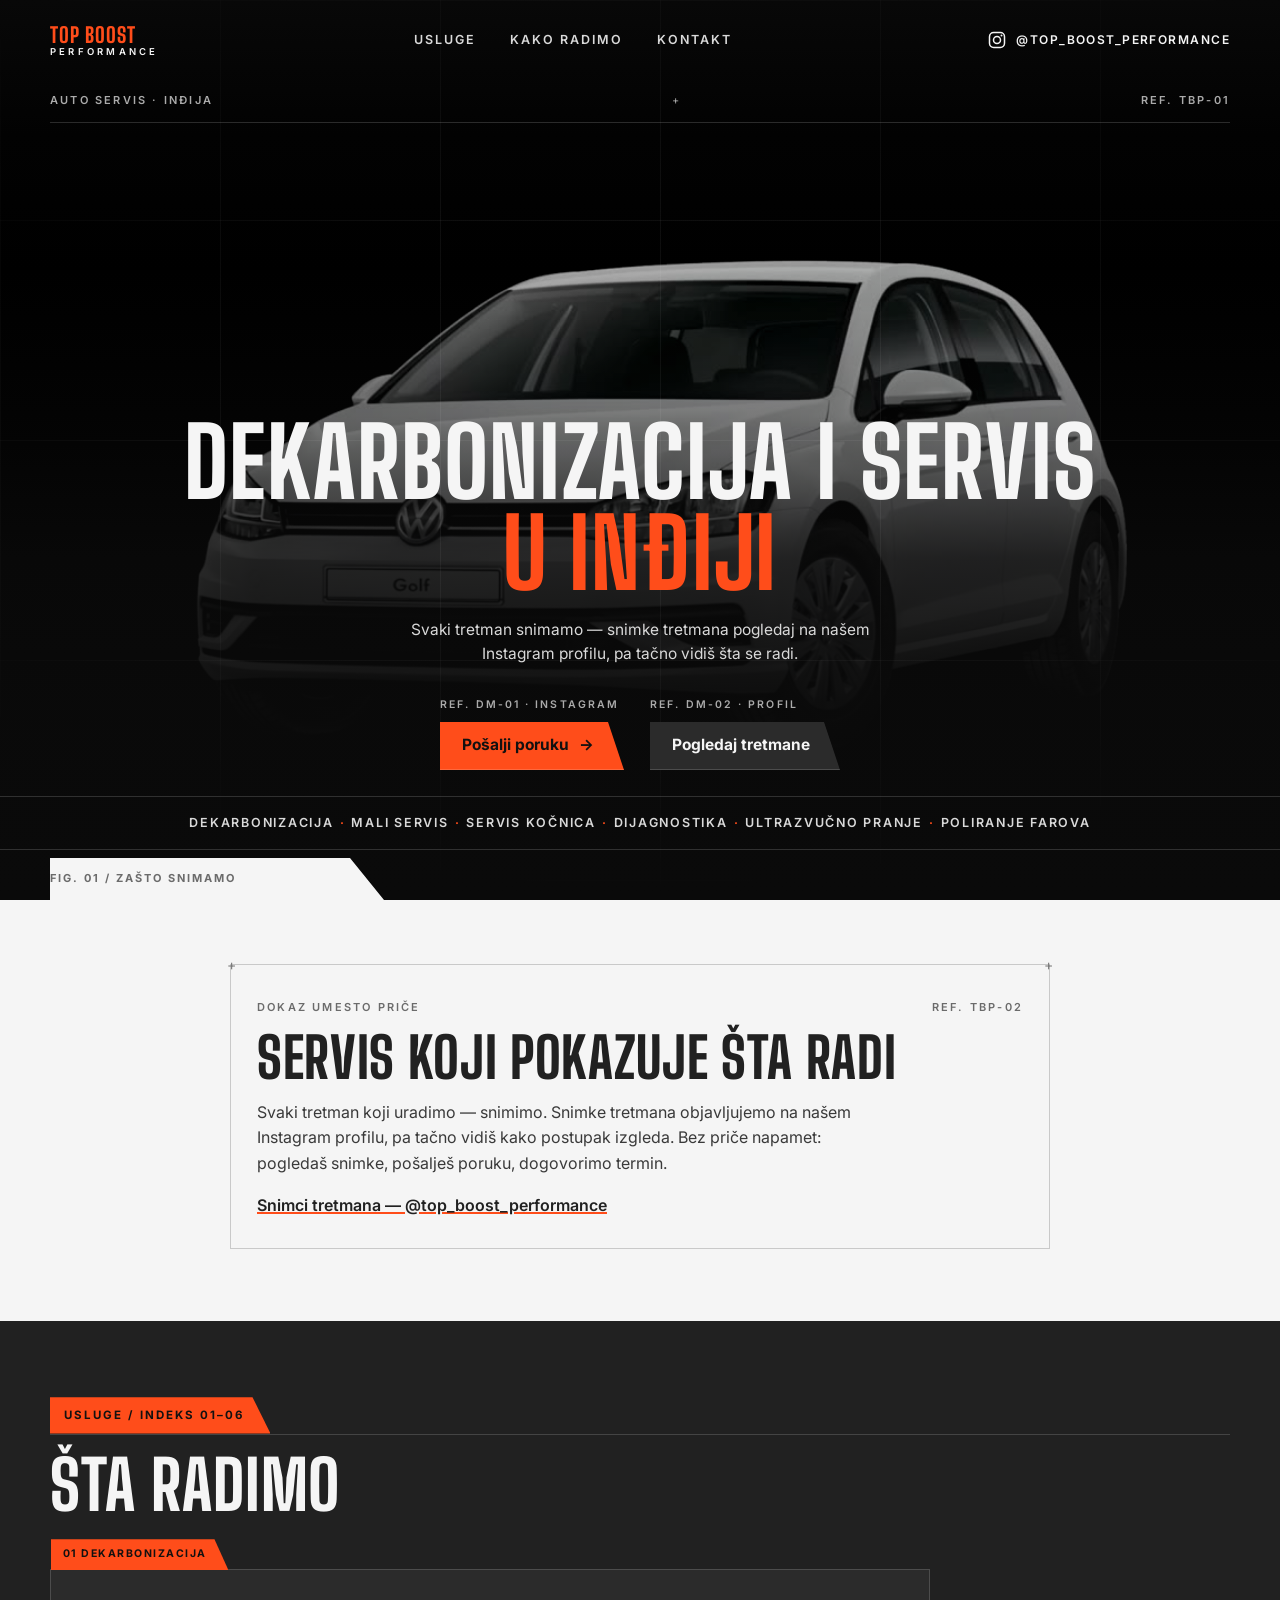
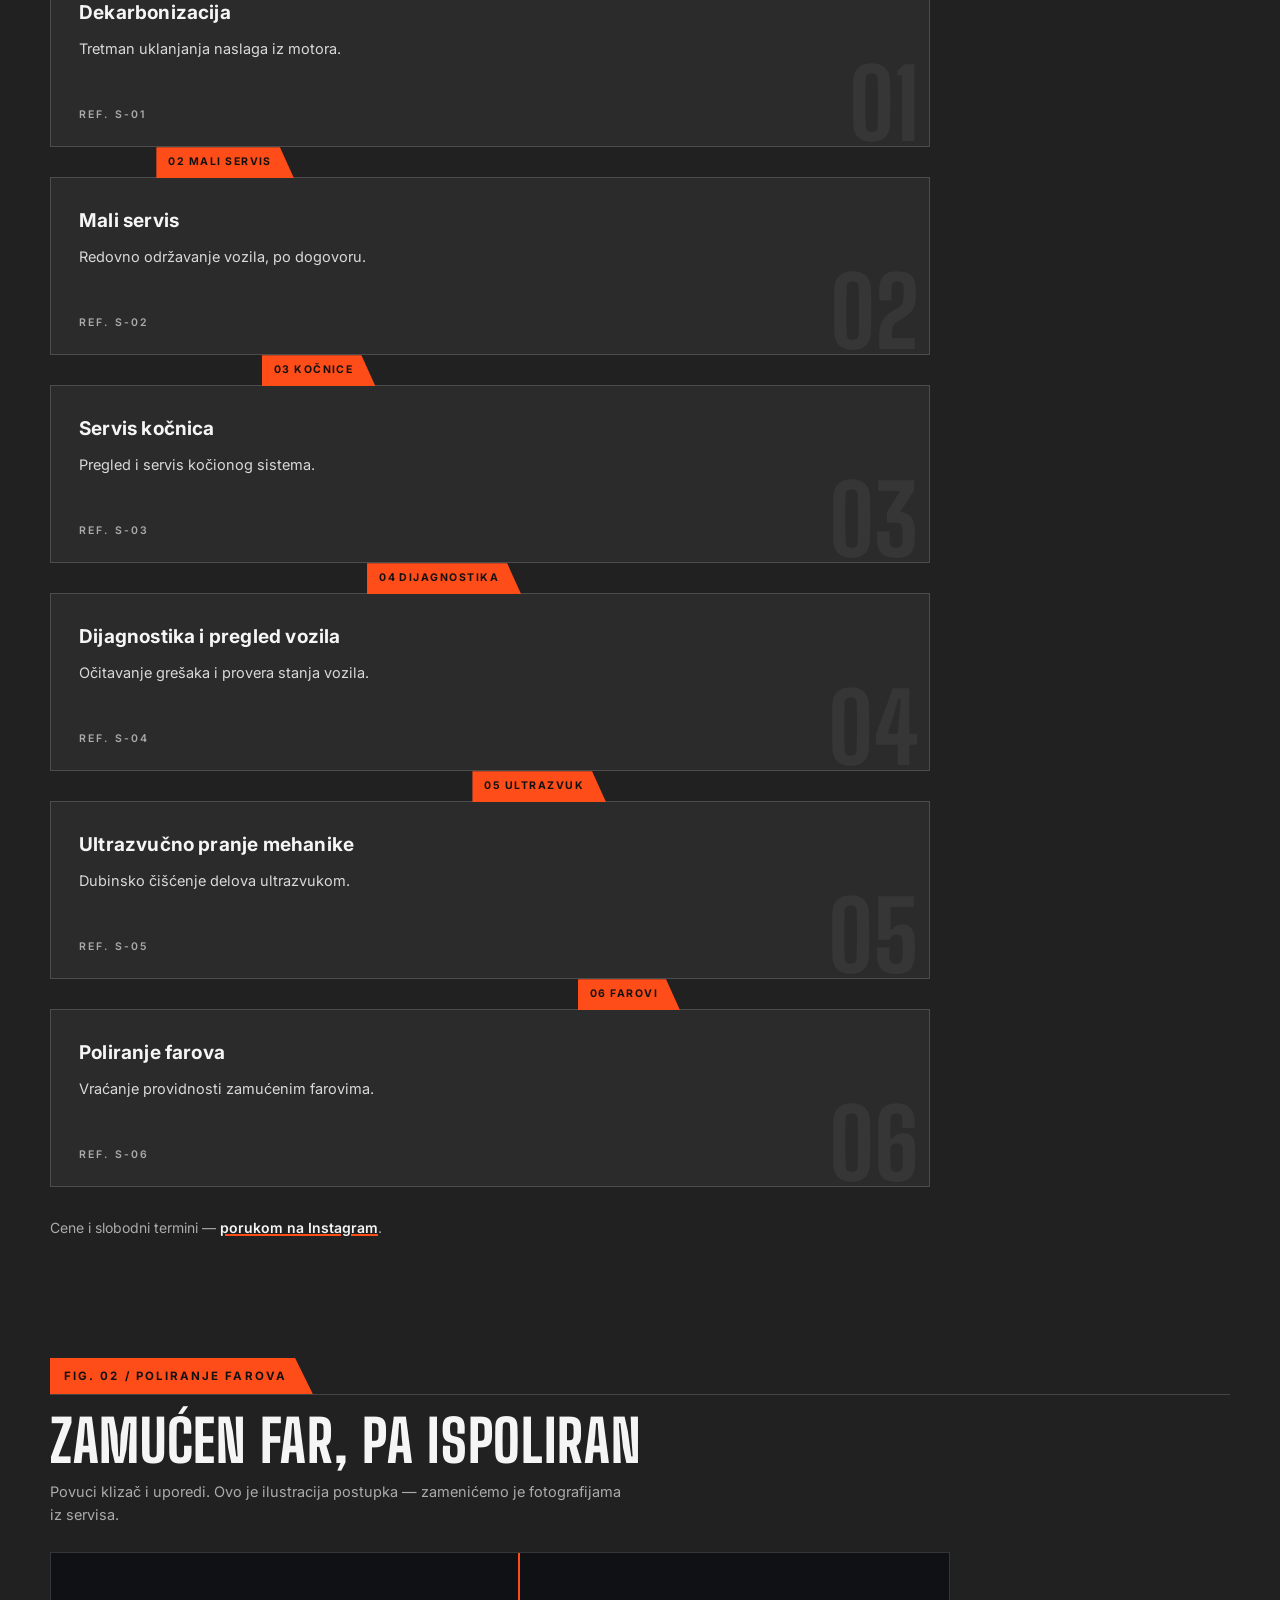
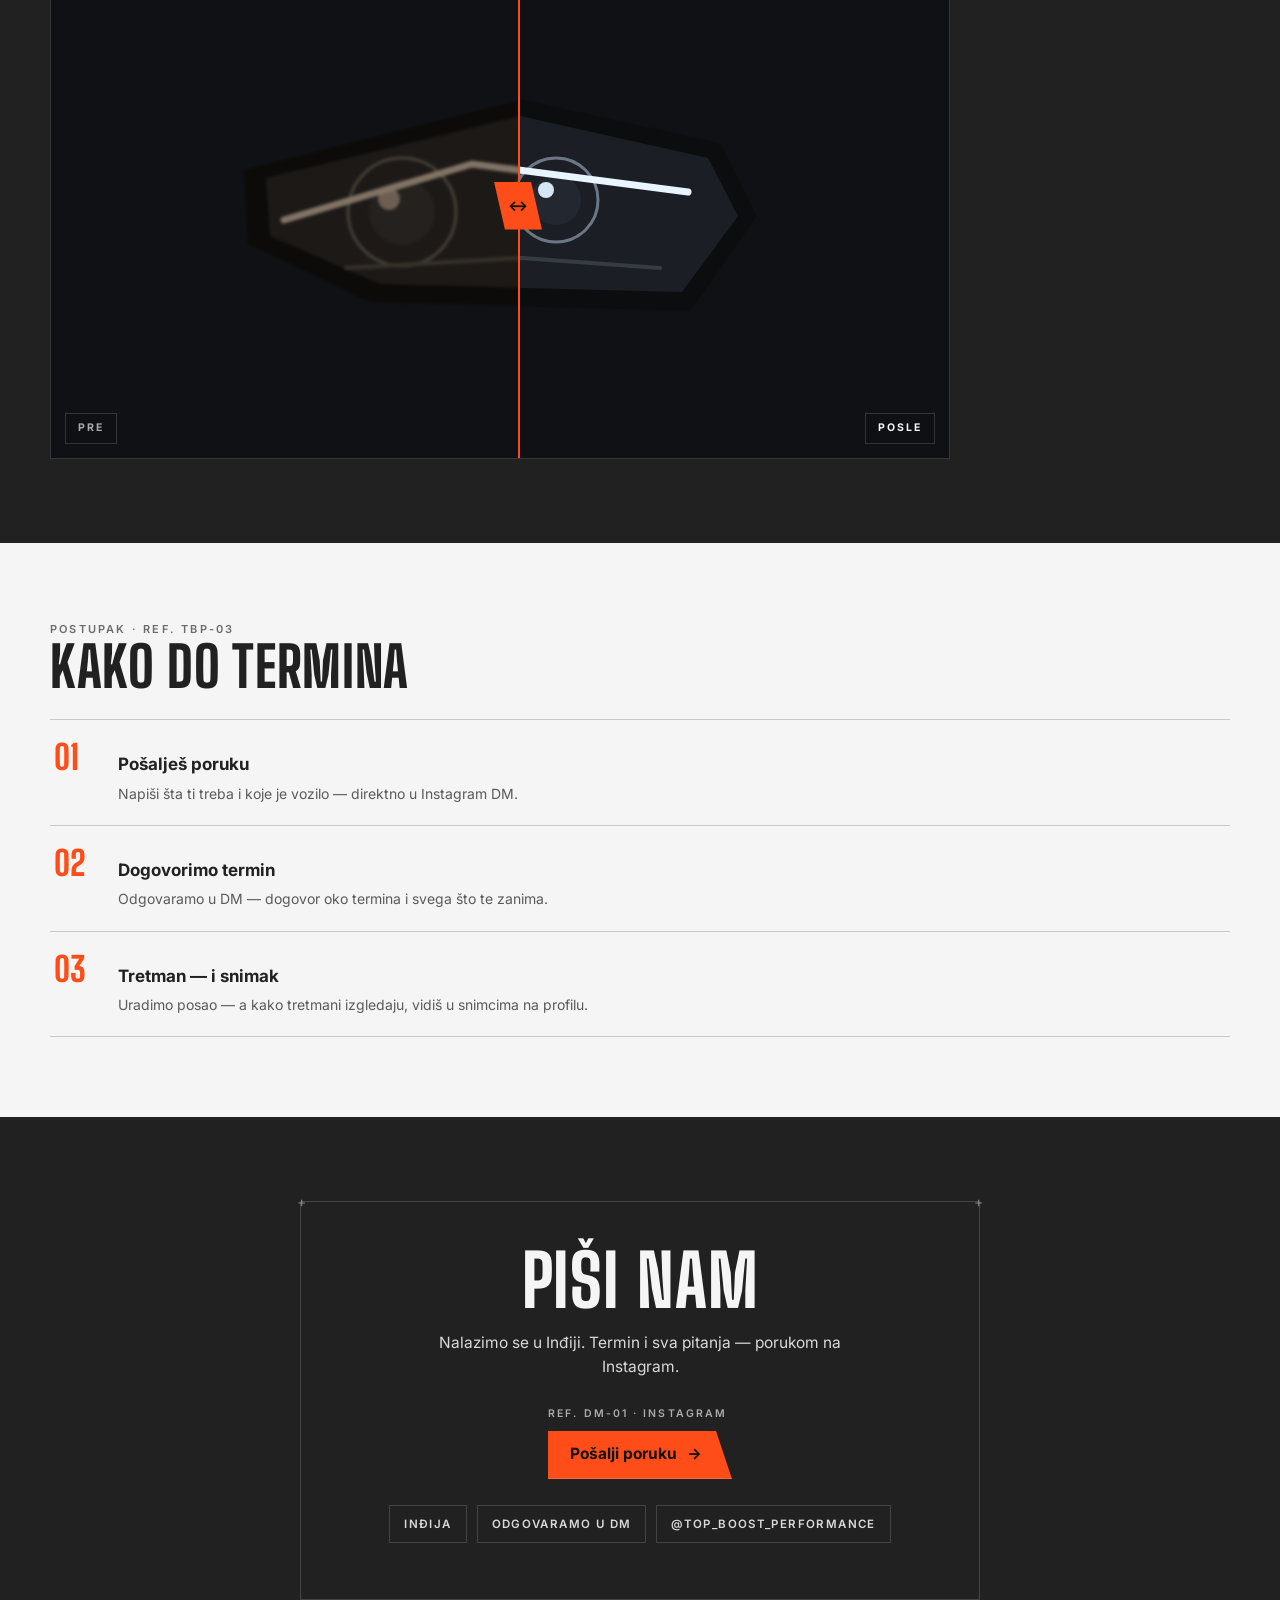
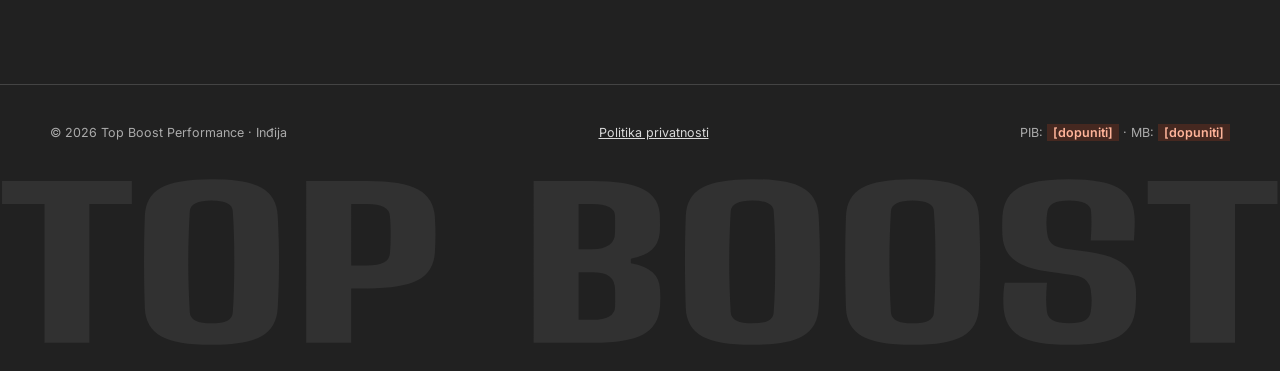
==== index.html @ 5bc0545e "Add files via upload" ====
<!DOCTYPE html>
<html lang="sr">
<head>
<meta charset="UTF-8">
<meta name="viewport" content="width=device-width, initial-scale=1.0">
<title>Top Boost Performance — Auto servis Inđija · Dekarbonizacija</title>
<meta name="description" content="Top Boost Performance — auto servis u Inđiji: dekarbonizacija, mali servis, servis kočnica, dijagnostika i pregled vozila, ultrazvučno pranje mehanike, poliranje farova. Termin porukom na Instagram.">
<meta name="robots" content="noindex, nofollow">
<link rel="preconnect" href="https://fonts.googleapis.com">
<link rel="preconnect" href="https://fonts.gstatic.com" crossorigin>
<link href="https://fonts.googleapis.com/css2?family=Big+Shoulders+Display:wght@700;800&family=Inter:wght@400;500;600;700&display=swap" rel="stylesheet">
<link rel="icon" href="data:image/svg+xml,<svg xmlns='http://www.w3.org/2000/svg' viewBox='0 0 100 100'><rect width='100' height='100' fill='%23212121'/><text x='50' y='72' font-size='58' text-anchor='middle' font-family='Arial Black' font-weight='900' fill='%23FF4D1A'>TB</text></svg>">
<script>document.documentElement.classList.add('js');</script>
<style>
  :root {
    --ugalj:      #212121;
    --ugalj-2:    #2B2B2B;
    --papir:      #F5F5F5;
    --tekst-sv:   #F5F5F5;
    --tekst-tm:   #212121;
    --siva:       #ABABAB;
    --siva-sv:    #D9D9D9;
    --akcenat:    #FF4D1A;
    --akcenat-tx: #131110;
    --lin-tm:     rgba(245,245,245,.16);
    --lin-sv:     #C9C9C9;
  }

  *, *::before, *::after { box-sizing: border-box; }

  html {
    scroll-behavior: smooth;
    scroll-padding-top: 24px;
  }
  @media (prefers-reduced-motion: reduce) {
    html { scroll-behavior: auto; }
  }

  body {
    margin: 0;
    background: var(--ugalj);
    color: var(--tekst-sv);
    font-family: 'Inter', sans-serif;
    font-size: 16px;
    line-height: 1.6;
    -webkit-font-smoothing: antialiased;
  }

  h1, h2, h3 { margin: 0; }

  a { color: inherit; }
  a:focus-visible, button:focus-visible, [tabindex]:focus-visible {
    outline: 2px solid var(--akcenat);
    outline-offset: 3px;
  }

  .preskoci {
    position: absolute;
    left: -9999px;
    top: 0;
    background: var(--akcenat);
    color: var(--akcenat-tx);
    font-weight: 700;
    padding: 12px 18px;
    z-index: 100;
  }
  .preskoci:focus { left: 12px; top: 12px; }

  .okvir {
    width: min(100% - 40px, 1180px);
    margin-inline: auto;
  }

  /* ---------- meta-label sistem ---------- */
  .meta {
    font-size: 11px;
    font-weight: 600;
    letter-spacing: .2em;
    text-transform: uppercase;
    color: var(--siva);
  }

  .naslov-d {
    font-family: 'Big Shoulders Display', sans-serif;
    font-weight: 800;
    text-transform: uppercase;
    line-height: .95;
    letter-spacing: .012em;
  }

  /* ---------- zaglavlje — periferna navigacija ---------- */
  .vrh {
    position: absolute;
    top: 0; left: 0; right: 0;
    z-index: 10;
    padding: 18px 0;
  }
  .vrh .okvir {
    display: flex;
    align-items: center;
    justify-content: space-between;
    gap: 16px;
  }
  .brend {
    text-decoration: none;
    line-height: 1;
    display: flex;
    flex-direction: column;
    gap: 2px;
    min-height: 44px;
    justify-content: center;
  }
  .brend .b1 {
    font-family: 'Big Shoulders Display', sans-serif;
    font-weight: 800;
    font-size: 21px;
    letter-spacing: .04em;
    color: var(--akcenat);
    text-transform: uppercase;
  }
  .brend .b2 {
    font-size: 9.5px;
    font-weight: 600;
    letter-spacing: .34em;
    text-transform: uppercase;
    color: var(--tekst-sv);
  }
  .vrh nav { display: none; }
  .vrh nav ul {
    list-style: none;
    margin: 0; padding: 0;
    display: flex;
    gap: 34px;
  }
  .vrh nav a {
    display: inline-flex;
    align-items: center;
    min-height: 44px;
    text-decoration: none;
    font-size: 12.5px;
    font-weight: 600;
    letter-spacing: .16em;
    text-transform: uppercase;
    color: var(--siva-sv);
  }
  .vrh nav a:hover { color: var(--akcenat); }
  .vrh .ig {
    display: inline-flex;
    align-items: center;
    gap: 9px;
    min-height: 44px;
    text-decoration: none;
    font-size: 12px;
    font-weight: 600;
    letter-spacing: .12em;
    text-transform: uppercase;
    color: var(--tekst-sv);
  }
  .vrh .ig:hover { color: var(--akcenat); }
  .vrh .ig svg { width: 20px; height: 20px; }
  .vrh .ig span { display: none; }
  @media (min-width: 860px) {
    .vrh nav { display: block; }
    .vrh .ig span { display: inline; }
  }

  /* ---------- hero ---------- */
  .hero {
    position: sticky;        /* sledeca sekcija klizi preko njega kao fascikla */
    top: 0;
    z-index: 0;
    isolation: isolate;
    min-height: 100svh;      /* snimak drzi ceo ekran; jednako visini viewporta
                                da sticky preklop fascikle radi cisto */
    display: flex;
    flex-direction: column;
    justify-content: flex-start;
    padding-top: 92px;
    padding-bottom: 50px;   /* prostor u koji naleze jezicak fascikle */
    overflow: hidden;
    background: #0A0A0A;    /* ista crna kao podloga snimka */
  }
  .hero-mreza {
    position: absolute;
    inset: 0;
    z-index: -1;
    background:
      linear-gradient(var(--lin-tm) 1px, transparent 1px) 0 0 / 100% 220px,
      linear-gradient(90deg, var(--lin-tm) 1px, transparent 1px) 0 0 / 220px 100%;
    opacity: .35;
    -webkit-mask-image: radial-gradient(ellipse 90% 75% at 50% 42%, #000 30%, transparent 78%);
            mask-image: radial-gradient(ellipse 90% 75% at 50% 42%, #000 30%, transparent 78%);
  }
  .hero-meta {
    display: flex;
    justify-content: space-between;
    align-items: baseline;
    gap: 12px;
    border-bottom: 1px solid var(--lin-tm);
    padding-bottom: 12px;
  }
  .hero-meta .plus { color: var(--siva); font-weight: 400; }

  /* snimak preko CELOG hero-a */
  .hero-video {
    position: absolute;
    inset: 0;
    z-index: -3;
    width: 100%;
    height: 100%;
    /* telefon: ceo auto mora da se vidi, pa se snimak uklapa a crnina dopunjava */
    object-fit: contain;
    object-position: center 30%;
    /* prazne crne ivice snimka se secu da auto bude krupniji na telefonu */
    transform: scale(1.24);
    background: #0A0A0A;
  }
  @media (min-width: 860px) {
    /* desktop: odnosi su bliski, secu se samo prazne crne ivice.
       Snimak se prigusuje jer naslov lezi preko belog auta. */
    .hero-video {
      object-fit: cover;
      object-position: center 42%;
      transform: none;
      filter: brightness(.66) contrast(1.06);
    }
  }
  /* zatamnjenje: gore radi navigacije, dole radi naslova preko belog auta */
  .hero-scrim {
    position: absolute;
    inset: 0;
    z-index: -2;
    pointer-events: none;
    background: linear-gradient(to bottom,
      rgba(10,10,10,.80) 0%,
      rgba(10,10,10,.20) 15%,
      rgba(10,10,10,0)   30%,
      rgba(10,10,10,.30) 46%,
      rgba(10,10,10,.80) 62%,
      rgba(10,10,10,.95) 78%,
      #0A0A0A 100%);
  }

  .hero-sadrzaj { text-align: center; padding: 26px 0 0; margin-top: auto; }
  .hero-sadrzaj h1 {
    font-size: clamp(44px, 9.2vw, 96px);
  }
  .hero-sadrzaj h1 .nag { color: var(--akcenat); }
  .hero-pod {
    margin: 18px auto 0;
    max-width: 520px;
    color: var(--siva-sv);
    font-size: 15.5px;
  }

  /* ---------- dugme: tab + meta (opcija 5) ---------- */
  .cta-red {
    display: flex;
    flex-wrap: wrap;
    justify-content: center;
    align-items: flex-end;
    gap: 26px;
    margin-top: 30px;
  }
  .cta-blok { text-align: left; }
  .cta-blok .cta-meta {
    display: block;
    font-size: 10.5px;
    font-weight: 600;
    letter-spacing: .2em;
    text-transform: uppercase;
    color: var(--siva);
    margin-bottom: 8px;
  }
  .dugme {
    display: inline-flex;
    align-items: center;
    gap: 10px;
    min-height: 48px;
    padding: 0 30px 0 22px;
    text-decoration: none;
    font-weight: 700;
    font-size: 15.5px;
    clip-path: polygon(0 0, calc(100% - 16px) 0, 100% 100%, 0 100%);
    border-bottom: 1px solid var(--lin-tm);
  }
  .dugme-glavno {
    background: var(--akcenat);
    color: var(--akcenat-tx);
  }
  .dugme-glavno:hover { background: #FF6236; }
  .dugme-drugo {
    background: var(--ugalj-2);
    color: var(--tekst-sv);
  }
  .dugme-drugo:hover { background: #363636; }

  /* ---------- traka usluga ---------- */
  .traka {
    margin-top: 26px;   /* prazan prostor ide iznad naslova, ne ovde */
    border-top: 1px solid var(--lin-tm);
    border-bottom: 1px solid var(--lin-tm);
    padding: 16px 0;
  }
  .traka p {
    margin: 0;
    text-align: center;
    font-size: 12.5px;
    font-weight: 600;
    letter-spacing: .14em;
    text-transform: uppercase;
    color: var(--siva-sv);
  }
  .traka .tac { color: var(--akcenat); padding: 0 6px; }

  /* ---------- registracione oznake na karticama ---------- */
  .reg {
    position: relative;
  }
  .reg::before, .reg::after {
    content: "+";
    position: absolute;
    font: 400 14px/1 'Inter', sans-serif;
    color: var(--siva);
    opacity: .7;
  }
  .reg::before { top: -7px; left: -4px; }
  .reg::after  { top: -7px; right: -4px; }
  .manifest .reg::before, .manifest .reg::after { color: #7A7A7A; opacity: 1; }

  /* ---------- manifest: naleze PREKO hero-a, sa jezickom fascikle ---------- */
  .manifest {
    --tab-h: 42px;
    --tab-l: max(20px, calc(50% - 590px));   /* poravnato sa .okvir kolonom */
    --tab-w: min(300px, 64vw);
    position: relative;
    z-index: 2;
    margin-top: calc(var(--tab-h) * -1);
    background: var(--papir);
    color: var(--tekst-tm);
    padding: calc(64px + var(--tab-h)) 0 72px;
    clip-path: polygon(
      0 var(--tab-h),
      var(--tab-l) var(--tab-h),
      var(--tab-l) 0,
      calc(var(--tab-l) + var(--tab-w)) 0,
      calc(var(--tab-l) + var(--tab-w) + 34px) var(--tab-h),
      100% var(--tab-h),
      100% 100%,
      0 100%
    );
  }
  .man-tab {
    position: absolute;
    top: 0;
    left: var(--tab-l);
    width: var(--tab-w);
    height: var(--tab-h);
    display: flex;
    align-items: center;
    font-size: 11px;
    font-weight: 700;
    letter-spacing: .18em;
    text-transform: uppercase;
    color: #6B6B6B;
  }

  /* sekcije ispod moraju biti neprozirne — hero ostaje zakacen iza njih */
  .usluge, .poliranje, .kontakt, .futer { position: relative; z-index: 2; background: var(--ugalj); }
  .kako { position: relative; z-index: 2; }

  /* ---------- pre / posle: poliranje farova ---------- */
  .poliranje { padding: 34px 0 84px; }
  .poliranje h2 { font-size: clamp(32px, 5.4vw, 58px); margin: 18px 0 12px; }
  .por-uvod { margin: 0 0 26px; color: var(--siva); font-size: 14.5px; max-width: 580px; }
  .poredi {
    --poz: 52%;
    position: relative;
    aspect-ratio: 16 / 9;
    max-width: 900px;
    overflow: hidden;
    border: 1px solid var(--lin-tm);
    background: #0f1114;
    touch-action: pan-y;
  }
  .poredi:focus-within { outline: 2px solid var(--akcenat); outline-offset: 3px; }
  .por-sloj { position: absolute; inset: 0; display: grid; place-items: center; }
  .por-posle { clip-path: inset(0 0 0 var(--poz)); }
  .far { width: min(84%, 560px); height: auto; display: block; }
  .f-kuciste    { fill: #0c0d0f; }
  .f-staklo     { fill: #1b1f25; }
  .f-prsten     { fill: none; stroke: #454c55; stroke-width: 3; }
  .f-leca       { fill: #232830; }
  .f-odsjaj     { fill: #6b747f; }
  .f-led        { fill: none; stroke: #7d8fa3; stroke-width: 7; stroke-linecap: round; }
  .f-led-tanka  { fill: none; stroke: #363c44; stroke-width: 4; stroke-linecap: round; }
  /* zamucen far: zuckast, mutan lak */
  .por-pre .far { filter: blur(1.8px) sepia(.62) saturate(1.6) hue-rotate(-14deg) brightness(.74); }
  /* ispoliran: bistro staklo, LED radi */
  .por-posle .f-led     { stroke: #e8f4ff; }
  .por-posle .f-odsjaj  { fill: #d5e6f5; }
  .por-posle .f-prsten  { stroke: #6d7783; }
  .por-oznaka {
    position: absolute;
    bottom: 14px;
    font-size: 10.5px;
    font-weight: 700;
    letter-spacing: .2em;
    text-transform: uppercase;
    border: 1px solid var(--lin-tm);
    padding: 6px 12px;
    background: rgba(15, 17, 20, .86);
  }
  .por-pre   .por-oznaka { left: 14px;  color: var(--siva); }
  .por-posle .por-oznaka { right: 14px; color: var(--tekst-sv); }
  .por-linija {
    position: absolute;
    top: 0; bottom: 0;
    left: var(--poz);
    width: 2px;
    background: var(--akcenat);
    pointer-events: none;
  }
  .por-rucica {
    position: absolute;
    top: 50%;
    left: var(--poz);
    transform: translate(-50%, -50%);
    width: 48px; height: 48px;
    background: var(--akcenat);
    color: var(--akcenat-tx);
    display: grid; place-items: center;
    font-size: 15px; font-weight: 700;
    clip-path: polygon(0 0, calc(100% - 11px) 0, 100% 100%, 11px 100%);
    pointer-events: none;
  }
  .por-ulaz {
    position: absolute;
    inset: 0;
    width: 100%; height: 100%;
    margin: 0;
    opacity: 0;
    cursor: ew-resize;
  }
  .blueprint {
    border: 1px solid var(--lin-sv);
    padding: 34px 26px 30px;
    max-width: 820px;
    margin-inline: auto;
  }
  .blueprint .meta { color: #6B6B6B; display: flex; justify-content: space-between; gap: 12px; }
  .blueprint h2 {
    font-size: clamp(34px, 5.6vw, 56px);
    margin-top: 14px;
  }
  .blueprint p {
    margin: 16px 0 0;
    max-width: 620px;
    color: #3A3A3A;
  }
  .blueprint a { color: var(--tekst-tm); font-weight: 600; text-decoration-color: var(--akcenat); text-decoration-thickness: 2px; }

  /* ---------- usluge — arhivski indeks ---------- */
  .usluge { padding: 76px 0 84px; }
  .folder-tab {
    display: inline-block;
    background: var(--akcenat);
    color: var(--akcenat-tx);
    font-size: 11.5px;
    font-weight: 700;
    letter-spacing: .18em;
    text-transform: uppercase;
    padding: 9px 26px 9px 14px;
    clip-path: polygon(0 0, calc(100% - 18px) 0, 100% 100%, 0 100%);
  }
  .usluge-vrh { border-bottom: 1px solid var(--lin-tm); }
  .usluge h2 {
    font-size: clamp(38px, 6.4vw, 68px);
    margin: 18px 0 26px;
  }
  /* fascikle koje se slazu jedna preko druge pri skrolu */
  .stog {
    margin-top: 52px;
    max-width: 880px;
  }
  .fascikla {
    position: sticky;
    top: calc(20px + var(--i) * 40px);
    z-index: calc(var(--i) + 1);
    margin-bottom: 30px;
    background: var(--ugalj-2);
    border: 1px solid var(--lin-tm);
    padding: 24px 22px 20px;
    min-height: 168px;
    display: flex;
    flex-direction: column;
    gap: 8px;
  }
  .fas-tab {
    position: absolute;
    top: -31px;
    left: calc(var(--i) * 9%);
    height: 31px;
    display: inline-flex;
    align-items: center;
    background: var(--akcenat);
    color: var(--akcenat-tx);
    font-size: 10.5px;
    font-weight: 700;
    letter-spacing: .14em;
    text-transform: uppercase;
    white-space: nowrap;
    padding: 0 22px 0 12px;
    clip-path: polygon(0 0, calc(100% - 14px) 0, 100% 100%, 0 100%);
  }
  .fascikla .broj-zig {
    position: absolute;
    right: 10px;
    bottom: 2px;
    font-family: 'Big Shoulders Display', sans-serif;
    font-weight: 800;
    font-size: 96px;
    line-height: .82;
    color: rgba(245,245,245,.06);
    pointer-events: none;
  }
  .fascikla h3 {
    font-size: 19px;
    font-weight: 700;
    letter-spacing: .01em;
  }
  .fascikla p { margin: 0; font-size: 14.5px; color: var(--siva-sv); max-width: 520px; }
  .fascikla .ref { margin-top: auto; padding-top: 10px; font-size: 10.5px; }
  @media (min-width: 720px) {
    .fascikla { padding: 28px 28px 22px; min-height: 178px; }
    .fas-tab { left: calc(var(--i) * 12%); }
  }
  .usluge-nap {
    margin: 26px 0 0;
    font-size: 14px;
    color: var(--siva);
  }
  .usluge-nap a { color: var(--tekst-sv); font-weight: 600; text-decoration-color: var(--akcenat); text-decoration-thickness: 2px; }

  /* ---------- kako radimo — kataloski redovi ---------- */
  .kako {
    background: var(--papir);
    color: var(--tekst-tm);
    padding: 72px 0 80px;
  }
  .kako h2 { font-size: clamp(34px, 5.6vw, 56px); }
  .kako .meta { color: #6B6B6B; }
  .koraci { margin-top: 26px; border-top: 1px solid var(--lin-sv); }
  .korak {
    display: flex;
    align-items: baseline;
    gap: 18px;
    padding: 20px 4px;
    border-bottom: 1px solid var(--lin-sv);
  }
  .korak .kbr {
    font-family: 'Big Shoulders Display', sans-serif;
    font-weight: 800;
    font-size: 34px;
    line-height: 1;
    color: var(--akcenat);
    flex: none;
    width: 46px;
  }
  .korak h3 { font-size: 17px; font-weight: 700; }
  .korak p { margin: 4px 0 0; font-size: 14px; color: #5A5A5A; max-width: 480px; }

  /* ---------- kontakt ---------- */
  .kontakt { padding: 84px 0; }
  .kontakt-kart {
    max-width: 680px;
    margin-inline: auto;
    text-align: center;
    border: 1px solid var(--lin-tm);
    padding: 44px 24px 40px;
  }
  .kontakt h2 { font-size: clamp(40px, 6.6vw, 72px); }
  .kontakt-kart > p {
    margin: 16px auto 0;
    max-width: 440px;
    color: var(--siva-sv);
    font-size: 15.5px;
  }
  .kontakt .cta-red { margin-top: 26px; }
  .cipovi {
    display: flex;
    flex-wrap: wrap;
    justify-content: center;
    gap: 10px;
    margin-top: 26px;
    padding: 0;
    list-style: none;
  }
  .cipovi li {
    font-size: 11.5px;
    font-weight: 600;
    letter-spacing: .12em;
    text-transform: uppercase;
    color: var(--siva-sv);
    border: 1px solid var(--lin-tm);
    padding: 9px 14px;
  }
  .cipovi a {
    text-decoration: none;
    display: inline-flex;
    align-items: center;
    margin: -9px -14px;
    padding: 9px 14px;
  }
  .cipovi a:hover { color: var(--akcenat); }

  /* ---------- futer ---------- */
  .futer { border-top: 1px solid var(--lin-tm); }
  .futer-red {
    display: flex;
    flex-direction: column;
    gap: 8px;
    align-items: center;
    text-align: center;
    padding: 26px 0 18px;
    font-size: 12.5px;
    color: var(--siva);
  }
  .futer-red a {
    color: var(--siva-sv);
    display: inline-flex;
    align-items: center;
    min-height: 44px;
  }
  .futer-red a:hover { color: var(--akcenat); }
  .placeholder {
    background: rgba(255,77,26,.16);
    color: #FFB49A;
    padding: 1px 6px;
    font-weight: 600;
  }
  @media (min-width: 720px) {
    .futer-red { flex-direction: row; justify-content: space-between; text-align: left; }
  }
  .wordmark {
    display: block;
    width: 100%;
    margin-top: 6px;
  }
  .wordmark text {
    font-family: 'Big Shoulders Display', sans-serif;
    font-weight: 800;
    fill: #313131;
  }

  /* ---------- reveal animacije (iza .js) ---------- */
  .js .otkrij {
    opacity: 0;
    transform: translateY(14px);
    transition: opacity .6s ease, transform .6s ease;
  }
  .js .otkrij.vidi {
    opacity: 1;
    transform: none;
  }
  @media (prefers-reduced-motion: reduce) {
    .js .otkrij {
      opacity: 1;
      transform: none;
      transition: none;
    }
  }
</style>
</head>
<body>

<a class="preskoci" href="#sadrzaj">Preskoči na sadržaj</a>

<header class="vrh">
  <div class="okvir">
    <a class="brend" href="#" aria-label="Top Boost Performance — vrh strane">
      <span class="b1">Top Boost</span>
      <span class="b2">Performance</span>
    </a>
    <nav aria-label="Glavna navigacija">
      <ul>
        <li><a href="#usluge">Usluge</a></li>
        <li><a href="#kako">Kako radimo</a></li>
        <li><a href="#kontakt">Kontakt</a></li>
      </ul>
    </nav>
    <a class="ig" href="https://www.instagram.com/top_boost_performance/" target="_blank" rel="noopener" aria-label="Instagram — @top_boost_performance">
      <svg viewBox="0 0 24 24" fill="none" stroke="currentColor" stroke-width="1.8" aria-hidden="true"><rect x="3" y="3" width="18" height="18" rx="5"/><circle cx="12" cy="12" r="4.2"/><circle cx="17.4" cy="6.6" r="1.2" fill="currentColor" stroke="none"/></svg>
      <span>@top_boost_performance</span>
    </a>
  </div>
</header>

<main id="sadrzaj">

  <!-- ============ HERO — centralni 3D artefakt ============ -->
  <section class="hero">
    <video class="hero-video auto-video" poster="assets/hero-auto.jpg" muted loop playsinline autoplay
           preload="metadata" disablepictureinpicture
           aria-label="Prikaz vozila — otvaraju se vrata, hauba i gepek">
      <source src="assets/hero-auto.mp4" type="video/mp4">
    </video>
    <div class="hero-scrim" aria-hidden="true"></div>
    <div class="hero-mreza" aria-hidden="true"></div>
    <div class="okvir">
      <div class="hero-meta meta">
        <span>Auto servis · Inđija</span>
        <span class="plus" aria-hidden="true">+</span>
        <span>Ref. TBP-01</span>
      </div>
    </div>

    <div class="okvir hero-sadrzaj">
      <h1 class="naslov-d">Dekarbonizacija i servis <span class="nag">u&nbsp;Inđiji</span></h1>
      <p class="hero-pod">Svaki tretman snimamo — snimke tretmana pogledaj na našem Instagram profilu, pa tačno vidiš šta se radi.</p>
      <div class="cta-red">
        <span class="cta-blok">
          <span class="cta-meta">Ref. DM-01 · Instagram</span>
          <a class="dugme dugme-glavno" href="https://ig.me/m/top_boost_performance" target="_blank" rel="noopener">Pošalji poruku <span aria-hidden="true">-&gt;</span></a>
        </span>
        <span class="cta-blok">
          <span class="cta-meta">Ref. DM-02 · Profil</span>
          <a class="dugme dugme-drugo" href="https://www.instagram.com/top_boost_performance/" target="_blank" rel="noopener">Pogledaj tretmane</a>
        </span>
      </div>
    </div>

    <div class="traka" aria-hidden="true">
      <div class="okvir">
        <p>Dekarbonizacija<span class="tac">·</span>Mali servis<span class="tac">·</span>Servis kočnica<span class="tac">·</span>Dijagnostika<span class="tac">·</span>Ultrazvučno pranje<span class="tac">·</span>Poliranje farova</p>
      </div>
    </div>
  </section>

  <!-- ============ MANIFEST — blueprint kartica ============ -->
  <section class="manifest">
    <span class="man-tab">Fig. 01 / Zašto snimamo</span>
    <div class="okvir">
      <div class="blueprint reg otkrij">
        <div class="meta"><span>Dokaz umesto priče</span><span>Ref. TBP-02</span></div>
        <h2 class="naslov-d">Servis koji pokazuje šta radi</h2>
        <p>Svaki tretman koji uradimo — snimimo. Snimke tretmana objavljujemo na
        našem Instagram profilu, pa tačno vidiš kako postupak izgleda. Bez priče
        napamet: pogledaš snimke, pošalješ poruku, dogovorimo termin.</p>
        <p><a href="https://www.instagram.com/top_boost_performance/" target="_blank" rel="noopener">Snimci tretmana — @top_boost_performance</a></p>
      </div>
    </div>
  </section>

  <!-- ============ USLUGE — arhivski indeks ============ -->
  <section class="usluge" id="usluge">
    <div class="okvir">
      <div class="usluge-vrh">
        <span class="folder-tab">Usluge / Indeks 01–06</span>
      </div>
      <h2 class="naslov-d">Šta radimo</h2>

      <div class="stog">
        <article class="fascikla" style="--i:0">
          <span class="fas-tab" aria-hidden="true">01 Dekarbonizacija</span>
          <span class="broj-zig" aria-hidden="true">01</span>
          <h3>Dekarbonizacija</h3>
          <p>Tretman uklanjanja naslaga iz motora.</p>
          <span class="ref meta">Ref. S-01</span>
        </article>
        <article class="fascikla" style="--i:1">
          <span class="fas-tab" aria-hidden="true">02 Mali servis</span>
          <span class="broj-zig" aria-hidden="true">02</span>
          <h3>Mali servis</h3>
          <p>Redovno održavanje vozila, po dogovoru.</p>
          <span class="ref meta">Ref. S-02</span>
        </article>
        <article class="fascikla" style="--i:2">
          <span class="fas-tab" aria-hidden="true">03 Kočnice</span>
          <span class="broj-zig" aria-hidden="true">03</span>
          <h3>Servis kočnica</h3>
          <p>Pregled i servis kočionog sistema.</p>
          <span class="ref meta">Ref. S-03</span>
        </article>
        <article class="fascikla" style="--i:3">
          <span class="fas-tab" aria-hidden="true">04 Dijagnostika</span>
          <span class="broj-zig" aria-hidden="true">04</span>
          <h3>Dijagnostika i pregled vozila</h3>
          <p>Očitavanje grešaka i provera stanja vozila.</p>
          <span class="ref meta">Ref. S-04</span>
        </article>
        <article class="fascikla" style="--i:4">
          <span class="fas-tab" aria-hidden="true">05 Ultrazvuk</span>
          <span class="broj-zig" aria-hidden="true">05</span>
          <h3>Ultrazvučno pranje mehanike</h3>
          <p>Dubinsko čišćenje delova ultrazvukom.</p>
          <span class="ref meta">Ref. S-05</span>
        </article>
        <article class="fascikla" style="--i:5">
          <span class="fas-tab" aria-hidden="true">06 Farovi</span>
          <span class="broj-zig" aria-hidden="true">06</span>
          <h3>Poliranje farova</h3>
          <p>Vraćanje providnosti zamućenim farovima.</p>
          <span class="ref meta">Ref. S-06</span>
        </article>
      </div>

      <p class="usluge-nap">Cene i slobodni termini — <a href="https://ig.me/m/top_boost_performance" target="_blank" rel="noopener">porukom na Instagram</a>.</p>
    </div>
  </section>

  <!-- ============ PRE / POSLE — poliranje farova ============ -->
  <section class="poliranje" id="poliranje">
    <div class="okvir">
      <div class="usluge-vrh">
        <span class="folder-tab">Fig. 02 / Poliranje farova</span>
      </div>
      <h2 class="naslov-d">Zamućen far, pa ispoliran</h2>
      <p class="por-uvod">Povuci klizač i uporedi. Ovo je ilustracija postupka —
        zamenićemo je fotografijama iz servisa.</p>

      <div class="poredi otkrij" id="poredi">
        <div class="por-sloj por-pre">
          <svg class="far" viewBox="0 0 560 280" role="img" aria-label="Far pre poliranja — zamućen">
            <path class="f-kuciste" d="M24 104 L300 34 L500 78 L536 150 L470 244 L150 236 L28 178 Z"/>
            <path class="f-staklo"  d="M46 112 L300 50 L488 92 L518 150 L462 226 L160 218 L50 170 Z"/>
            <circle class="f-prsten" cx="182" cy="146" r="54"/>
            <circle class="f-leca"   cx="182" cy="146" r="33"/>
            <circle class="f-odsjaj" cx="169" cy="133" r="11"/>
            <circle class="f-prsten" cx="336" cy="134" r="42"/>
            <circle class="f-leca"   cx="336" cy="134" r="25"/>
            <circle class="f-odsjaj" cx="326" cy="124" r="8"/>
            <path class="f-led"      d="M64 154 L252 98 L468 126"/>
            <path class="f-led-tanka" d="M126 202 L302 192 L440 202"/>
          </svg>
          <span class="por-oznaka">Pre</span>
        </div>

        <div class="por-sloj por-posle">
          <svg class="far" viewBox="0 0 560 280" role="img" aria-label="Far posle poliranja — bistar">
            <path class="f-kuciste" d="M24 104 L300 34 L500 78 L536 150 L470 244 L150 236 L28 178 Z"/>
            <path class="f-staklo"  d="M46 112 L300 50 L488 92 L518 150 L462 226 L160 218 L50 170 Z"/>
            <circle class="f-prsten" cx="182" cy="146" r="54"/>
            <circle class="f-leca"   cx="182" cy="146" r="33"/>
            <circle class="f-odsjaj" cx="169" cy="133" r="11"/>
            <circle class="f-prsten" cx="336" cy="134" r="42"/>
            <circle class="f-leca"   cx="336" cy="134" r="25"/>
            <circle class="f-odsjaj" cx="326" cy="124" r="8"/>
            <path class="f-led"      d="M64 154 L252 98 L468 126"/>
            <path class="f-led-tanka" d="M126 202 L302 192 L440 202"/>
          </svg>
          <span class="por-oznaka">Posle</span>
        </div>

        <span class="por-linija" aria-hidden="true"></span>
        <span class="por-rucica" aria-hidden="true">&#8596;</span>
        <input class="por-ulaz" id="por-ulaz" type="range" min="0" max="100" value="52" step="1"
               aria-label="Poređenje fara pre i posle poliranja — levo je pre, desno posle">
      </div>
    </div>
  </section>

  <!-- ============ KAKO RADIMO ============ -->
  <section class="kako" id="kako">
    <div class="okvir">
      <span class="meta">Postupak · Ref. TBP-03</span>
      <h2 class="naslov-d">Kako do termina</h2>
      <div class="koraci">
        <div class="korak otkrij">
          <span class="kbr" aria-hidden="true">01</span>
          <div>
            <h3>Pošalješ poruku</h3>
            <p>Napiši šta ti treba i koje je vozilo — direktno u Instagram DM.</p>
          </div>
        </div>
        <div class="korak otkrij">
          <span class="kbr" aria-hidden="true">02</span>
          <div>
            <h3>Dogovorimo termin</h3>
            <p>Odgovaramo u DM — dogovor oko termina i svega što te zanima.</p>
          </div>
        </div>
        <div class="korak otkrij">
          <span class="kbr" aria-hidden="true">03</span>
          <div>
            <h3>Tretman — i snimak</h3>
            <p>Uradimo posao — a kako tretmani izgledaju, vidiš u snimcima na profilu.</p>
          </div>
        </div>
      </div>
    </div>
  </section>

  <!-- ============ KONTAKT ============ -->
  <section class="kontakt" id="kontakt">
    <div class="okvir">
      <div class="kontakt-kart reg otkrij">
        <h2 class="naslov-d">Piši nam</h2>
        <p>Nalazimo se u Inđiji. Termin i sva pitanja — porukom na Instagram.</p>
        <div class="cta-red">
          <span class="cta-blok">
            <span class="cta-meta">Ref. DM-01 · Instagram</span>
            <a class="dugme dugme-glavno" href="https://ig.me/m/top_boost_performance" target="_blank" rel="noopener">Pošalji poruku <span aria-hidden="true">-&gt;</span></a>
          </span>
        </div>
        <ul class="cipovi">
          <li>Inđija</li>
          <li>Odgovaramo u DM</li>
          <li><a href="https://www.instagram.com/top_boost_performance/" target="_blank" rel="noopener">@top_boost_performance</a></li>
        </ul>
      </div>
    </div>
  </section>

</main>

<footer class="futer">
  <div class="okvir">
    <div class="futer-red">
      <span>© 2026 Top Boost Performance · Inđija</span>
      <a href="politika-privatnosti.html">Politika privatnosti</a>
      <span>PIB: <span class="placeholder">[dopuniti]</span> · MB: <span class="placeholder">[dopuniti]</span></span>
    </div>
  </div>
  <svg class="wordmark" viewBox="0 0 1000 150" aria-hidden="true" focusable="false">
    <text x="0" y="128" font-size="158" textLength="1000" lengthAdjust="spacingAndGlyphs">TOP BOOST</text>
  </svg>
</footer>


<script>
  /* ---------- hero snimak: pusta se samo dok je u vidokrugu ---------- */
  (function () {
    const v = document.querySelector('.auto-video');
    if (!v) return;

    /* smanjeno kretanje: zaustavi i ostavi poster sliku */
    if (matchMedia('(prefers-reduced-motion: reduce)').matches) {
      v.removeAttribute('autoplay');
      /* ako je autoplay vec bio pokrenut pre ove skripte — presretni ga */
      v.addEventListener('play', () => { v.pause(); v.currentTime = 0; });
      v.pause();
      v.currentTime = 0;
      return;
    }

    v.muted = true;                 /* neki browseri traze i JS zastavicu */
    let uVidokrugu = true;
    const pusti = () => {
      if (!uVidokrugu || !v.paused) return;
      const p = v.play();
      if (p) p.catch(() => {});     /* blokiran autoplay — ostaje poster */
    };
    /* autoplay atribut je glavni mehanizam; ovo su mreze ako zakasni izvor */
    v.addEventListener('loadeddata', pusti);
    v.addEventListener('canplay', pusti);

    if ('IntersectionObserver' in window) {
      new IntersectionObserver(u => {
        uVidokrugu = u[0].isIntersecting;
        uVidokrugu ? pusti() : v.pause();
      }, { threshold: .15 }).observe(v);
    }
    pusti();
  })();

  /* ---------- klizac pre/posle (poliranje farova) ---------- */
  (function () {
    const box = document.getElementById('poredi');
    const ulaz = document.getElementById('por-ulaz');
    if (!box || !ulaz) return;
    const postavi = () => box.style.setProperty('--poz', ulaz.value + '%');
    ulaz.addEventListener('input', postavi);
    postavi();
  })();

  /* ---------- reveal na skrol ---------- */
  (function () {
    if (!('IntersectionObserver' in window) ||
        matchMedia('(prefers-reduced-motion: reduce)').matches) {
      document.querySelectorAll('.otkrij').forEach(el => el.classList.add('vidi'));
      return;
    }
    const io = new IntersectionObserver(unosi => {
      unosi.forEach(u => {
        if (u.isIntersecting) { u.target.classList.add('vidi'); io.unobserve(u.target); }
      });
    }, { rootMargin: '0px 0px -8% 0px' });
    document.querySelectorAll('.otkrij').forEach(el => io.observe(el));
  })();
</script>

</body>
</html>
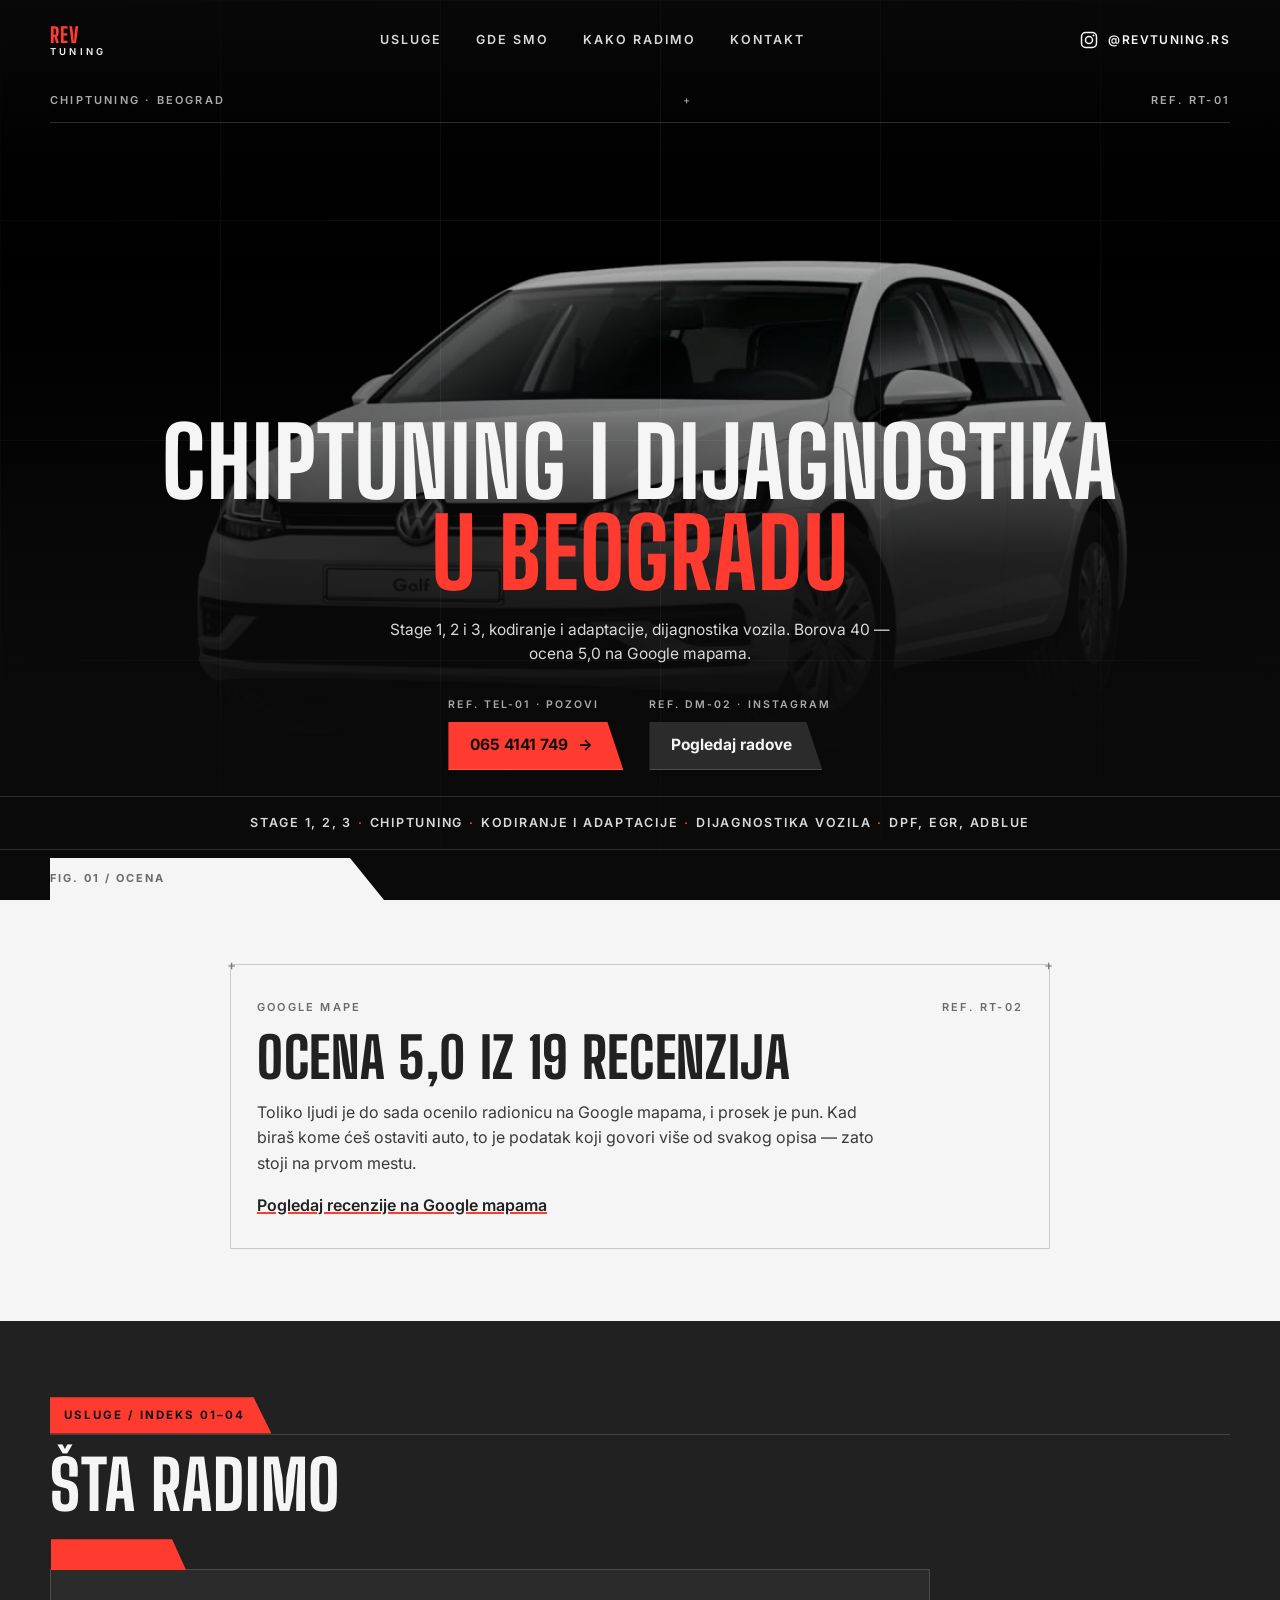
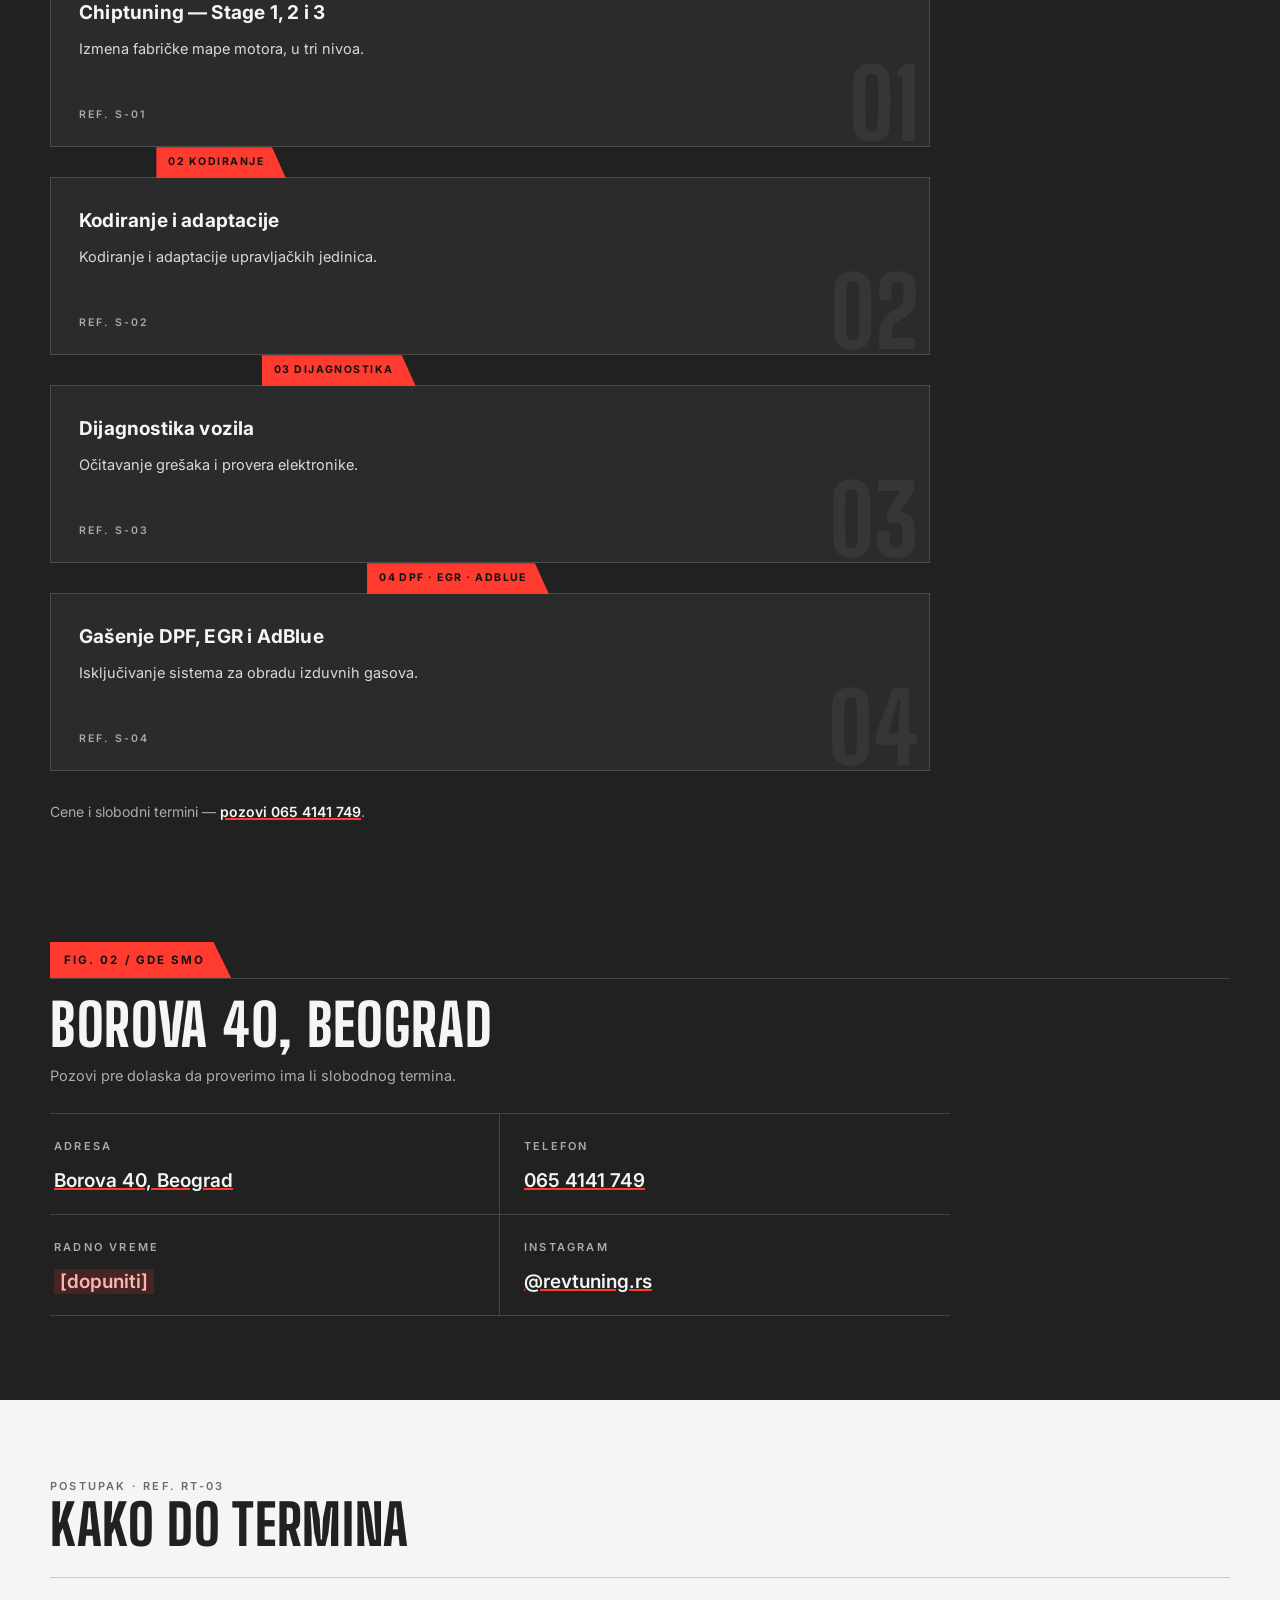
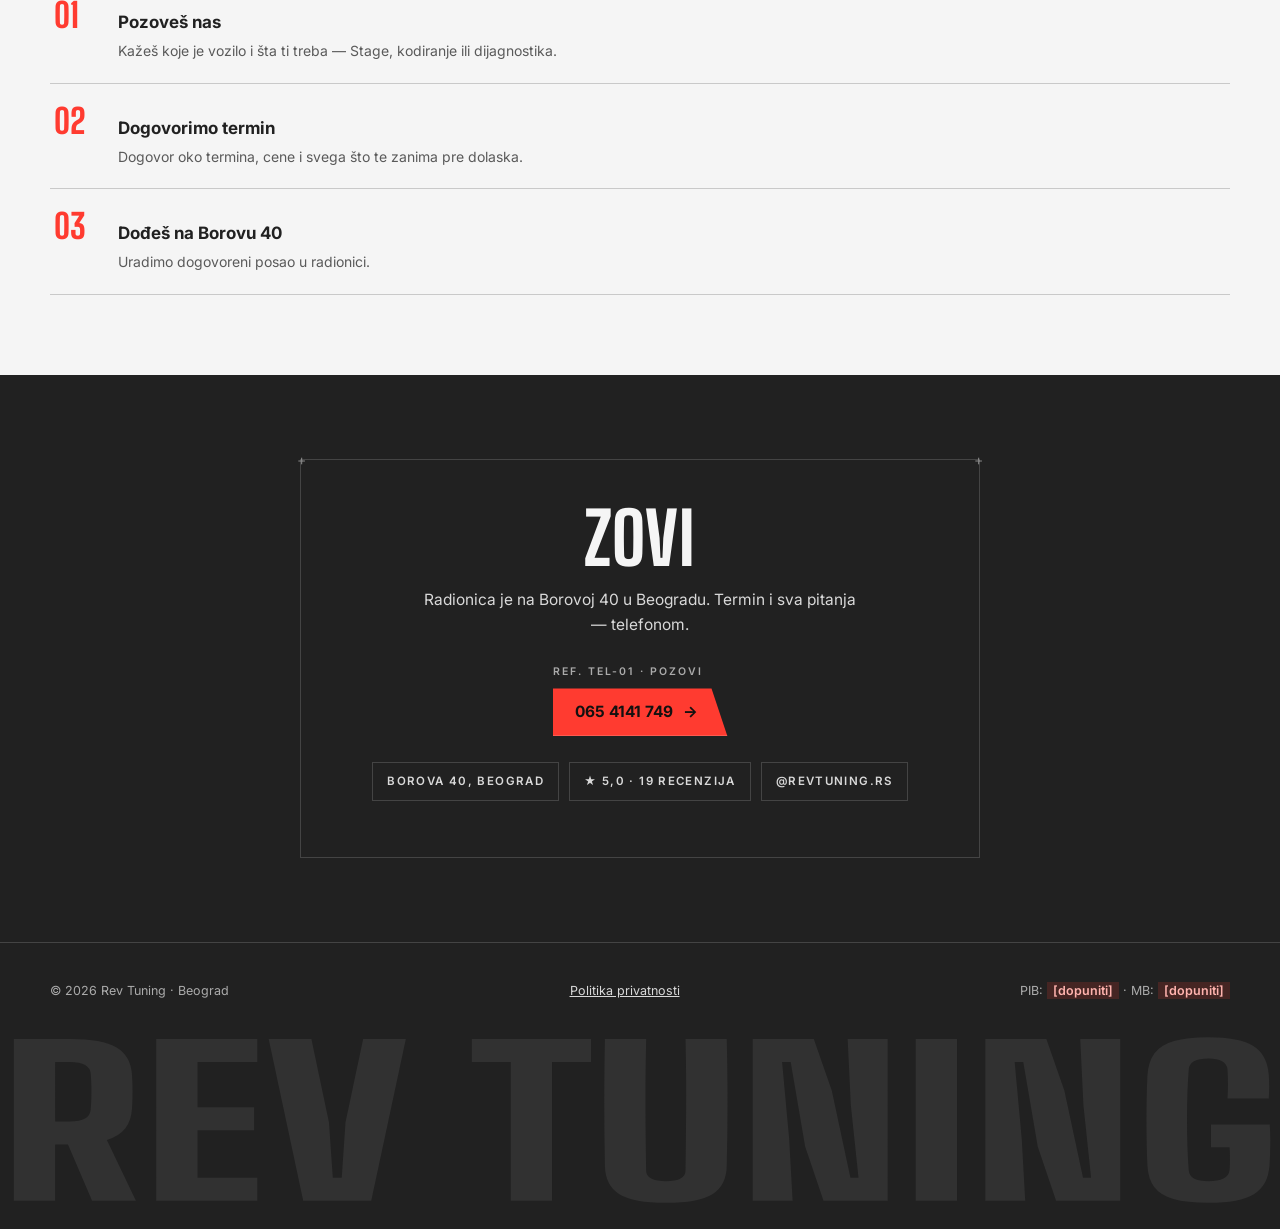
==== commit a6f85c82: "Add files via upload" ====
--- a/index.html
+++ b/index.html
@@ -1,994 +1,896 @@
-<!DOCTYPE html>
-<html lang="sr">
-<head>
-<meta charset="UTF-8">
-<meta name="viewport" content="width=device-width, initial-scale=1.0">
-<title>Top Boost Performance — Auto servis Inđija · Dekarbonizacija</title>
-<meta name="description" content="Top Boost Performance — auto servis u Inđiji: dekarbonizacija, mali servis, servis kočnica, dijagnostika i pregled vozila, ultrazvučno pranje mehanike, poliranje farova. Termin porukom na Instagram.">
-<meta name="robots" content="noindex, nofollow">
-<link rel="preconnect" href="https://fonts.googleapis.com">
-<link rel="preconnect" href="https://fonts.gstatic.com" crossorigin>
-<link href="https://fonts.googleapis.com/css2?family=Big+Shoulders+Display:wght@700;800&family=Inter:wght@400;500;600;700&display=swap" rel="stylesheet">
-<link rel="icon" href="data:image/svg+xml,<svg xmlns='http://www.w3.org/2000/svg' viewBox='0 0 100 100'><rect width='100' height='100' fill='%23212121'/><text x='50' y='72' font-size='58' text-anchor='middle' font-family='Arial Black' font-weight='900' fill='%23FF4D1A'>TB</text></svg>">
-<script>document.documentElement.classList.add('js');</script>
-<style>
-  :root {
-    --ugalj:      #212121;
-    --ugalj-2:    #2B2B2B;
-    --papir:      #F5F5F5;
-    --tekst-sv:   #F5F5F5;
-    --tekst-tm:   #212121;
-    --siva:       #ABABAB;
-    --siva-sv:    #D9D9D9;
-    --akcenat:    #FF4D1A;
-    --akcenat-tx: #131110;
-    --lin-tm:     rgba(245,245,245,.16);
-    --lin-sv:     #C9C9C9;
-  }
-
-  *, *::before, *::after { box-sizing: border-box; }
-
-  html {
-    scroll-behavior: smooth;
-    scroll-padding-top: 24px;
-  }
-  @media (prefers-reduced-motion: reduce) {
-    html { scroll-behavior: auto; }
-  }
-
-  body {
-    margin: 0;
-    background: var(--ugalj);
-    color: var(--tekst-sv);
-    font-family: 'Inter', sans-serif;
-    font-size: 16px;
-    line-height: 1.6;
-    -webkit-font-smoothing: antialiased;
-  }
-
-  h1, h2, h3 { margin: 0; }
-
-  a { color: inherit; }
-  a:focus-visible, button:focus-visible, [tabindex]:focus-visible {
-    outline: 2px solid var(--akcenat);
-    outline-offset: 3px;
-  }
-
-  .preskoci {
-    position: absolute;
-    left: -9999px;
-    top: 0;
-    background: var(--akcenat);
-    color: var(--akcenat-tx);
-    font-weight: 700;
-    padding: 12px 18px;
-    z-index: 100;
-  }
-  .preskoci:focus { left: 12px; top: 12px; }
-
-  .okvir {
-    width: min(100% - 40px, 1180px);
-    margin-inline: auto;
-  }
-
-  /* ---------- meta-label sistem ---------- */
-  .meta {
-    font-size: 11px;
-    font-weight: 600;
-    letter-spacing: .2em;
-    text-transform: uppercase;
-    color: var(--siva);
-  }
-
-  .naslov-d {
-    font-family: 'Big Shoulders Display', sans-serif;
-    font-weight: 800;
-    text-transform: uppercase;
-    line-height: .95;
-    letter-spacing: .012em;
-  }
-
-  /* ---------- zaglavlje — periferna navigacija ---------- */
-  .vrh {
-    position: absolute;
-    top: 0; left: 0; right: 0;
-    z-index: 10;
-    padding: 18px 0;
-  }
-  .vrh .okvir {
-    display: flex;
-    align-items: center;
-    justify-content: space-between;
-    gap: 16px;
-  }
-  .brend {
-    text-decoration: none;
-    line-height: 1;
-    display: flex;
-    flex-direction: column;
-    gap: 2px;
-    min-height: 44px;
-    justify-content: center;
-  }
-  .brend .b1 {
-    font-family: 'Big Shoulders Display', sans-serif;
-    font-weight: 800;
-    font-size: 21px;
-    letter-spacing: .04em;
-    color: var(--akcenat);
-    text-transform: uppercase;
-  }
-  .brend .b2 {
-    font-size: 9.5px;
-    font-weight: 600;
-    letter-spacing: .34em;
-    text-transform: uppercase;
-    color: var(--tekst-sv);
-  }
-  .vrh nav { display: none; }
-  .vrh nav ul {
-    list-style: none;
-    margin: 0; padding: 0;
-    display: flex;
-    gap: 34px;
-  }
-  .vrh nav a {
-    display: inline-flex;
-    align-items: center;
-    min-height: 44px;
-    text-decoration: none;
-    font-size: 12.5px;
-    font-weight: 600;
-    letter-spacing: .16em;
-    text-transform: uppercase;
-    color: var(--siva-sv);
-  }
-  .vrh nav a:hover { color: var(--akcenat); }
-  .vrh .ig {
-    display: inline-flex;
-    align-items: center;
-    gap: 9px;
-    min-height: 44px;
-    text-decoration: none;
-    font-size: 12px;
-    font-weight: 600;
-    letter-spacing: .12em;
-    text-transform: uppercase;
-    color: var(--tekst-sv);
-  }
-  .vrh .ig:hover { color: var(--akcenat); }
-  .vrh .ig svg { width: 20px; height: 20px; }
-  .vrh .ig span { display: none; }
-  @media (min-width: 860px) {
-    .vrh nav { display: block; }
-    .vrh .ig span { display: inline; }
-  }
-
-  /* ---------- hero ---------- */
-  .hero {
-    position: sticky;        /* sledeca sekcija klizi preko njega kao fascikla */
-    top: 0;
-    z-index: 0;
-    isolation: isolate;
-    min-height: 100svh;      /* snimak drzi ceo ekran; jednako visini viewporta
-                                da sticky preklop fascikle radi cisto */
-    display: flex;
-    flex-direction: column;
-    justify-content: flex-start;
-    padding-top: 92px;
-    padding-bottom: 50px;   /* prostor u koji naleze jezicak fascikle */
-    overflow: hidden;
-    background: #0A0A0A;    /* ista crna kao podloga snimka */
-  }
-  .hero-mreza {
-    position: absolute;
-    inset: 0;
-    z-index: -1;
-    background:
-      linear-gradient(var(--lin-tm) 1px, transparent 1px) 0 0 / 100% 220px,
-      linear-gradient(90deg, var(--lin-tm) 1px, transparent 1px) 0 0 / 220px 100%;
-    opacity: .35;
-    -webkit-mask-image: radial-gradient(ellipse 90% 75% at 50% 42%, #000 30%, transparent 78%);
-            mask-image: radial-gradient(ellipse 90% 75% at 50% 42%, #000 30%, transparent 78%);
-  }
-  .hero-meta {
-    display: flex;
-    justify-content: space-between;
-    align-items: baseline;
-    gap: 12px;
-    border-bottom: 1px solid var(--lin-tm);
-    padding-bottom: 12px;
-  }
-  .hero-meta .plus { color: var(--siva); font-weight: 400; }
-
-  /* snimak preko CELOG hero-a */
-  .hero-video {
-    position: absolute;
-    inset: 0;
-    z-index: -3;
-    width: 100%;
-    height: 100%;
-    /* telefon: ceo auto mora da se vidi, pa se snimak uklapa a crnina dopunjava */
-    object-fit: contain;
-    object-position: center 30%;
-    /* prazne crne ivice snimka se secu da auto bude krupniji na telefonu */
-    transform: scale(1.24);
-    background: #0A0A0A;
-  }
-  @media (min-width: 860px) {
-    /* desktop: odnosi su bliski, secu se samo prazne crne ivice.
-       Snimak se prigusuje jer naslov lezi preko belog auta. */
-    .hero-video {
-      object-fit: cover;
-      object-position: center 42%;
-      transform: none;
-      filter: brightness(.66) contrast(1.06);
-    }
-  }
-  /* zatamnjenje: gore radi navigacije, dole radi naslova preko belog auta */
-  .hero-scrim {
-    position: absolute;
-    inset: 0;
-    z-index: -2;
-    pointer-events: none;
-    background: linear-gradient(to bottom,
-      rgba(10,10,10,.80) 0%,
-      rgba(10,10,10,.20) 15%,
-      rgba(10,10,10,0)   30%,
-      rgba(10,10,10,.30) 46%,
-      rgba(10,10,10,.80) 62%,
-      rgba(10,10,10,.95) 78%,
-      #0A0A0A 100%);
-  }
-
-  .hero-sadrzaj { text-align: center; padding: 26px 0 0; margin-top: auto; }
-  .hero-sadrzaj h1 {
-    font-size: clamp(44px, 9.2vw, 96px);
-  }
-  .hero-sadrzaj h1 .nag { color: var(--akcenat); }
-  .hero-pod {
-    margin: 18px auto 0;
-    max-width: 520px;
-    color: var(--siva-sv);
-    font-size: 15.5px;
-  }
-
-  /* ---------- dugme: tab + meta (opcija 5) ---------- */
-  .cta-red {
-    display: flex;
-    flex-wrap: wrap;
-    justify-content: center;
-    align-items: flex-end;
-    gap: 26px;
-    margin-top: 30px;
-  }
-  .cta-blok { text-align: left; }
-  .cta-blok .cta-meta {
-    display: block;
-    font-size: 10.5px;
-    font-weight: 600;
-    letter-spacing: .2em;
-    text-transform: uppercase;
-    color: var(--siva);
-    margin-bottom: 8px;
-  }
-  .dugme {
-    display: inline-flex;
-    align-items: center;
-    gap: 10px;
-    min-height: 48px;
-    padding: 0 30px 0 22px;
-    text-decoration: none;
-    font-weight: 700;
-    font-size: 15.5px;
-    clip-path: polygon(0 0, calc(100% - 16px) 0, 100% 100%, 0 100%);
-    border-bottom: 1px solid var(--lin-tm);
-  }
-  .dugme-glavno {
-    background: var(--akcenat);
-    color: var(--akcenat-tx);
-  }
-  .dugme-glavno:hover { background: #FF6236; }
-  .dugme-drugo {
-    background: var(--ugalj-2);
-    color: var(--tekst-sv);
-  }
-  .dugme-drugo:hover { background: #363636; }
-
-  /* ---------- traka usluga ---------- */
-  .traka {
-    margin-top: 26px;   /* prazan prostor ide iznad naslova, ne ovde */
-    border-top: 1px solid var(--lin-tm);
-    border-bottom: 1px solid var(--lin-tm);
-    padding: 16px 0;
-  }
-  .traka p {
-    margin: 0;
-    text-align: center;
-    font-size: 12.5px;
-    font-weight: 600;
-    letter-spacing: .14em;
-    text-transform: uppercase;
-    color: var(--siva-sv);
-  }
-  .traka .tac { color: var(--akcenat); padding: 0 6px; }
-
-  /* ---------- registracione oznake na karticama ---------- */
-  .reg {
-    position: relative;
-  }
-  .reg::before, .reg::after {
-    content: "+";
-    position: absolute;
-    font: 400 14px/1 'Inter', sans-serif;
-    color: var(--siva);
-    opacity: .7;
-  }
-  .reg::before { top: -7px; left: -4px; }
-  .reg::after  { top: -7px; right: -4px; }
-  .manifest .reg::before, .manifest .reg::after { color: #7A7A7A; opacity: 1; }
-
-  /* ---------- manifest: naleze PREKO hero-a, sa jezickom fascikle ---------- */
-  .manifest {
-    --tab-h: 42px;
-    --tab-l: max(20px, calc(50% - 590px));   /* poravnato sa .okvir kolonom */
-    --tab-w: min(300px, 64vw);
-    position: relative;
-    z-index: 2;
-    margin-top: calc(var(--tab-h) * -1);
-    background: var(--papir);
-    color: var(--tekst-tm);
-    padding: calc(64px + var(--tab-h)) 0 72px;
-    clip-path: polygon(
-      0 var(--tab-h),
-      var(--tab-l) var(--tab-h),
-      var(--tab-l) 0,
-      calc(var(--tab-l) + var(--tab-w)) 0,
-      calc(var(--tab-l) + var(--tab-w) + 34px) var(--tab-h),
-      100% var(--tab-h),
-      100% 100%,
-      0 100%
-    );
-  }
-  .man-tab {
-    position: absolute;
-    top: 0;
-    left: var(--tab-l);
-    width: var(--tab-w);
-    height: var(--tab-h);
-    display: flex;
-    align-items: center;
-    font-size: 11px;
-    font-weight: 700;
-    letter-spacing: .18em;
-    text-transform: uppercase;
-    color: #6B6B6B;
-  }
-
-  /* sekcije ispod moraju biti neprozirne — hero ostaje zakacen iza njih */
-  .usluge, .poliranje, .kontakt, .futer { position: relative; z-index: 2; background: var(--ugalj); }
-  .kako { position: relative; z-index: 2; }
-
-  /* ---------- pre / posle: poliranje farova ---------- */
-  .poliranje { padding: 34px 0 84px; }
-  .poliranje h2 { font-size: clamp(32px, 5.4vw, 58px); margin: 18px 0 12px; }
-  .por-uvod { margin: 0 0 26px; color: var(--siva); font-size: 14.5px; max-width: 580px; }
-  .poredi {
-    --poz: 52%;
-    position: relative;
-    aspect-ratio: 16 / 9;
-    max-width: 900px;
-    overflow: hidden;
-    border: 1px solid var(--lin-tm);
-    background: #0f1114;
-    touch-action: pan-y;
-  }
-  .poredi:focus-within { outline: 2px solid var(--akcenat); outline-offset: 3px; }
-  .por-sloj { position: absolute; inset: 0; display: grid; place-items: center; }
-  .por-posle { clip-path: inset(0 0 0 var(--poz)); }
-  .far { width: min(84%, 560px); height: auto; display: block; }
-  .f-kuciste    { fill: #0c0d0f; }
-  .f-staklo     { fill: #1b1f25; }
-  .f-prsten     { fill: none; stroke: #454c55; stroke-width: 3; }
-  .f-leca       { fill: #232830; }
-  .f-odsjaj     { fill: #6b747f; }
-  .f-led        { fill: none; stroke: #7d8fa3; stroke-width: 7; stroke-linecap: round; }
-  .f-led-tanka  { fill: none; stroke: #363c44; stroke-width: 4; stroke-linecap: round; }
-  /* zamucen far: zuckast, mutan lak */
-  .por-pre .far { filter: blur(1.8px) sepia(.62) saturate(1.6) hue-rotate(-14deg) brightness(.74); }
-  /* ispoliran: bistro staklo, LED radi */
-  .por-posle .f-led     { stroke: #e8f4ff; }
-  .por-posle .f-odsjaj  { fill: #d5e6f5; }
-  .por-posle .f-prsten  { stroke: #6d7783; }
-  .por-oznaka {
-    position: absolute;
-    bottom: 14px;
-    font-size: 10.5px;
-    font-weight: 700;
-    letter-spacing: .2em;
-    text-transform: uppercase;
-    border: 1px solid var(--lin-tm);
-    padding: 6px 12px;
-    background: rgba(15, 17, 20, .86);
-  }
-  .por-pre   .por-oznaka { left: 14px;  color: var(--siva); }
-  .por-posle .por-oznaka { right: 14px; color: var(--tekst-sv); }
-  .por-linija {
-    position: absolute;
-    top: 0; bottom: 0;
-    left: var(--poz);
-    width: 2px;
-    background: var(--akcenat);
-    pointer-events: none;
-  }
-  .por-rucica {
-    position: absolute;
-    top: 50%;
-    left: var(--poz);
-    transform: translate(-50%, -50%);
-    width: 48px; height: 48px;
-    background: var(--akcenat);
-    color: var(--akcenat-tx);
-    display: grid; place-items: center;
-    font-size: 15px; font-weight: 700;
-    clip-path: polygon(0 0, calc(100% - 11px) 0, 100% 100%, 11px 100%);
-    pointer-events: none;
-  }
-  .por-ulaz {
-    position: absolute;
-    inset: 0;
-    width: 100%; height: 100%;
-    margin: 0;
-    opacity: 0;
-    cursor: ew-resize;
-  }
-  .blueprint {
-    border: 1px solid var(--lin-sv);
-    padding: 34px 26px 30px;
-    max-width: 820px;
-    margin-inline: auto;
-  }
-  .blueprint .meta { color: #6B6B6B; display: flex; justify-content: space-between; gap: 12px; }
-  .blueprint h2 {
-    font-size: clamp(34px, 5.6vw, 56px);
-    margin-top: 14px;
-  }
-  .blueprint p {
-    margin: 16px 0 0;
-    max-width: 620px;
-    color: #3A3A3A;
-  }
-  .blueprint a { color: var(--tekst-tm); font-weight: 600; text-decoration-color: var(--akcenat); text-decoration-thickness: 2px; }
-
-  /* ---------- usluge — arhivski indeks ---------- */
-  .usluge { padding: 76px 0 84px; }
-  .folder-tab {
-    display: inline-block;
-    background: var(--akcenat);
-    color: var(--akcenat-tx);
-    font-size: 11.5px;
-    font-weight: 700;
-    letter-spacing: .18em;
-    text-transform: uppercase;
-    padding: 9px 26px 9px 14px;
-    clip-path: polygon(0 0, calc(100% - 18px) 0, 100% 100%, 0 100%);
-  }
-  .usluge-vrh { border-bottom: 1px solid var(--lin-tm); }
-  .usluge h2 {
-    font-size: clamp(38px, 6.4vw, 68px);
-    margin: 18px 0 26px;
-  }
-  /* fascikle koje se slazu jedna preko druge pri skrolu */
-  .stog {
-    margin-top: 52px;
-    max-width: 880px;
-  }
-  .fascikla {
-    position: sticky;
-    top: calc(20px + var(--i) * 40px);
-    z-index: calc(var(--i) + 1);
-    margin-bottom: 30px;
-    background: var(--ugalj-2);
-    border: 1px solid var(--lin-tm);
-    padding: 24px 22px 20px;
-    min-height: 168px;
-    display: flex;
-    flex-direction: column;
-    gap: 8px;
-  }
-  .fas-tab {
-    position: absolute;
-    top: -31px;
-    left: calc(var(--i) * 9%);
-    height: 31px;
-    display: inline-flex;
-    align-items: center;
-    background: var(--akcenat);
-    color: var(--akcenat-tx);
-    font-size: 10.5px;
-    font-weight: 700;
-    letter-spacing: .14em;
-    text-transform: uppercase;
-    white-space: nowrap;
-    padding: 0 22px 0 12px;
-    clip-path: polygon(0 0, calc(100% - 14px) 0, 100% 100%, 0 100%);
-  }
-  .fascikla .broj-zig {
-    position: absolute;
-    right: 10px;
-    bottom: 2px;
-    font-family: 'Big Shoulders Display', sans-serif;
-    font-weight: 800;
-    font-size: 96px;
-    line-height: .82;
-    color: rgba(245,245,245,.06);
-    pointer-events: none;
-  }
-  .fascikla h3 {
-    font-size: 19px;
-    font-weight: 700;
-    letter-spacing: .01em;
-  }
-  .fascikla p { margin: 0; font-size: 14.5px; color: var(--siva-sv); max-width: 520px; }
-  .fascikla .ref { margin-top: auto; padding-top: 10px; font-size: 10.5px; }
-  @media (min-width: 720px) {
-    .fascikla { padding: 28px 28px 22px; min-height: 178px; }
-    .fas-tab { left: calc(var(--i) * 12%); }
-  }
-  .usluge-nap {
-    margin: 26px 0 0;
-    font-size: 14px;
-    color: var(--siva);
-  }
-  .usluge-nap a { color: var(--tekst-sv); font-weight: 600; text-decoration-color: var(--akcenat); text-decoration-thickness: 2px; }
-
-  /* ---------- kako radimo — kataloski redovi ---------- */
-  .kako {
-    background: var(--papir);
-    color: var(--tekst-tm);
-    padding: 72px 0 80px;
-  }
-  .kako h2 { font-size: clamp(34px, 5.6vw, 56px); }
-  .kako .meta { color: #6B6B6B; }
-  .koraci { margin-top: 26px; border-top: 1px solid var(--lin-sv); }
-  .korak {
-    display: flex;
-    align-items: baseline;
-    gap: 18px;
-    padding: 20px 4px;
-    border-bottom: 1px solid var(--lin-sv);
-  }
-  .korak .kbr {
-    font-family: 'Big Shoulders Display', sans-serif;
-    font-weight: 800;
-    font-size: 34px;
-    line-height: 1;
-    color: var(--akcenat);
-    flex: none;
-    width: 46px;
-  }
-  .korak h3 { font-size: 17px; font-weight: 700; }
-  .korak p { margin: 4px 0 0; font-size: 14px; color: #5A5A5A; max-width: 480px; }
-
-  /* ---------- kontakt ---------- */
-  .kontakt { padding: 84px 0; }
-  .kontakt-kart {
-    max-width: 680px;
-    margin-inline: auto;
-    text-align: center;
-    border: 1px solid var(--lin-tm);
-    padding: 44px 24px 40px;
-  }
-  .kontakt h2 { font-size: clamp(40px, 6.6vw, 72px); }
-  .kontakt-kart > p {
-    margin: 16px auto 0;
-    max-width: 440px;
-    color: var(--siva-sv);
-    font-size: 15.5px;
-  }
-  .kontakt .cta-red { margin-top: 26px; }
-  .cipovi {
-    display: flex;
-    flex-wrap: wrap;
-    justify-content: center;
-    gap: 10px;
-    margin-top: 26px;
-    padding: 0;
-    list-style: none;
-  }
-  .cipovi li {
-    font-size: 11.5px;
-    font-weight: 600;
-    letter-spacing: .12em;
-    text-transform: uppercase;
-    color: var(--siva-sv);
-    border: 1px solid var(--lin-tm);
-    padding: 9px 14px;
-  }
-  .cipovi a {
-    text-decoration: none;
-    display: inline-flex;
-    align-items: center;
-    margin: -9px -14px;
-    padding: 9px 14px;
-  }
-  .cipovi a:hover { color: var(--akcenat); }
-
-  /* ---------- futer ---------- */
-  .futer { border-top: 1px solid var(--lin-tm); }
-  .futer-red {
-    display: flex;
-    flex-direction: column;
-    gap: 8px;
-    align-items: center;
-    text-align: center;
-    padding: 26px 0 18px;
-    font-size: 12.5px;
-    color: var(--siva);
-  }
-  .futer-red a {
-    color: var(--siva-sv);
-    display: inline-flex;
-    align-items: center;
-    min-height: 44px;
-  }
-  .futer-red a:hover { color: var(--akcenat); }
-  .placeholder {
-    background: rgba(255,77,26,.16);
-    color: #FFB49A;
-    padding: 1px 6px;
-    font-weight: 600;
-  }
-  @media (min-width: 720px) {
-    .futer-red { flex-direction: row; justify-content: space-between; text-align: left; }
-  }
-  .wordmark {
-    display: block;
-    width: 100%;
-    margin-top: 6px;
-  }
-  .wordmark text {
-    font-family: 'Big Shoulders Display', sans-serif;
-    font-weight: 800;
-    fill: #313131;
-  }
-
-  /* ---------- reveal animacije (iza .js) ---------- */
-  .js .otkrij {
-    opacity: 0;
-    transform: translateY(14px);
-    transition: opacity .6s ease, transform .6s ease;
-  }
-  .js .otkrij.vidi {
-    opacity: 1;
-    transform: none;
-  }
-  @media (prefers-reduced-motion: reduce) {
-    .js .otkrij {
-      opacity: 1;
-      transform: none;
-      transition: none;
-    }
-  }
-</style>
-</head>
-<body>
-
-<a class="preskoci" href="#sadrzaj">Preskoči na sadržaj</a>
-
-<header class="vrh">
-  <div class="okvir">
-    <a class="brend" href="#" aria-label="Top Boost Performance — vrh strane">
-      <span class="b1">Top Boost</span>
-      <span class="b2">Performance</span>
-    </a>
-    <nav aria-label="Glavna navigacija">
-      <ul>
-        <li><a href="#usluge">Usluge</a></li>
-        <li><a href="#kako">Kako radimo</a></li>
-        <li><a href="#kontakt">Kontakt</a></li>
-      </ul>
-    </nav>
-    <a class="ig" href="https://www.instagram.com/top_boost_performance/" target="_blank" rel="noopener" aria-label="Instagram — @top_boost_performance">
-      <svg viewBox="0 0 24 24" fill="none" stroke="currentColor" stroke-width="1.8" aria-hidden="true"><rect x="3" y="3" width="18" height="18" rx="5"/><circle cx="12" cy="12" r="4.2"/><circle cx="17.4" cy="6.6" r="1.2" fill="currentColor" stroke="none"/></svg>
-      <span>@top_boost_performance</span>
-    </a>
-  </div>
-</header>
-
-<main id="sadrzaj">
-
-  <!-- ============ HERO — centralni 3D artefakt ============ -->
-  <section class="hero">
-    <video class="hero-video auto-video" poster="assets/hero-auto.jpg" muted loop playsinline autoplay
-           preload="metadata" disablepictureinpicture
-           aria-label="Prikaz vozila — otvaraju se vrata, hauba i gepek">
-      <source src="assets/hero-auto.mp4" type="video/mp4">
-    </video>
-    <div class="hero-scrim" aria-hidden="true"></div>
-    <div class="hero-mreza" aria-hidden="true"></div>
-    <div class="okvir">
-      <div class="hero-meta meta">
-        <span>Auto servis · Inđija</span>
-        <span class="plus" aria-hidden="true">+</span>
-        <span>Ref. TBP-01</span>
-      </div>
-    </div>
-
-    <div class="okvir hero-sadrzaj">
-      <h1 class="naslov-d">Dekarbonizacija i servis <span class="nag">u&nbsp;Inđiji</span></h1>
-      <p class="hero-pod">Svaki tretman snimamo — snimke tretmana pogledaj na našem Instagram profilu, pa tačno vidiš šta se radi.</p>
-      <div class="cta-red">
-        <span class="cta-blok">
-          <span class="cta-meta">Ref. DM-01 · Instagram</span>
-          <a class="dugme dugme-glavno" href="https://ig.me/m/top_boost_performance" target="_blank" rel="noopener">Pošalji poruku <span aria-hidden="true">-&gt;</span></a>
-        </span>
-        <span class="cta-blok">
-          <span class="cta-meta">Ref. DM-02 · Profil</span>
-          <a class="dugme dugme-drugo" href="https://www.instagram.com/top_boost_performance/" target="_blank" rel="noopener">Pogledaj tretmane</a>
-        </span>
-      </div>
-    </div>
-
-    <div class="traka" aria-hidden="true">
-      <div class="okvir">
-        <p>Dekarbonizacija<span class="tac">·</span>Mali servis<span class="tac">·</span>Servis kočnica<span class="tac">·</span>Dijagnostika<span class="tac">·</span>Ultrazvučno pranje<span class="tac">·</span>Poliranje farova</p>
-      </div>
-    </div>
-  </section>
-
-  <!-- ============ MANIFEST — blueprint kartica ============ -->
-  <section class="manifest">
-    <span class="man-tab">Fig. 01 / Zašto snimamo</span>
-    <div class="okvir">
-      <div class="blueprint reg otkrij">
-        <div class="meta"><span>Dokaz umesto priče</span><span>Ref. TBP-02</span></div>
-        <h2 class="naslov-d">Servis koji pokazuje šta radi</h2>
-        <p>Svaki tretman koji uradimo — snimimo. Snimke tretmana objavljujemo na
-        našem Instagram profilu, pa tačno vidiš kako postupak izgleda. Bez priče
-        napamet: pogledaš snimke, pošalješ poruku, dogovorimo termin.</p>
-        <p><a href="https://www.instagram.com/top_boost_performance/" target="_blank" rel="noopener">Snimci tretmana — @top_boost_performance</a></p>
-      </div>
-    </div>
-  </section>
-
-  <!-- ============ USLUGE — arhivski indeks ============ -->
-  <section class="usluge" id="usluge">
-    <div class="okvir">
-      <div class="usluge-vrh">
-        <span class="folder-tab">Usluge / Indeks 01–06</span>
-      </div>
-      <h2 class="naslov-d">Šta radimo</h2>
-
-      <div class="stog">
-        <article class="fascikla" style="--i:0">
-          <span class="fas-tab" aria-hidden="true">01 Dekarbonizacija</span>
-          <span class="broj-zig" aria-hidden="true">01</span>
-          <h3>Dekarbonizacija</h3>
-          <p>Tretman uklanjanja naslaga iz motora.</p>
-          <span class="ref meta">Ref. S-01</span>
-        </article>
-        <article class="fascikla" style="--i:1">
-          <span class="fas-tab" aria-hidden="true">02 Mali servis</span>
-          <span class="broj-zig" aria-hidden="true">02</span>
-          <h3>Mali servis</h3>
-          <p>Redovno održavanje vozila, po dogovoru.</p>
-          <span class="ref meta">Ref. S-02</span>
-        </article>
-        <article class="fascikla" style="--i:2">
-          <span class="fas-tab" aria-hidden="true">03 Kočnice</span>
-          <span class="broj-zig" aria-hidden="true">03</span>
-          <h3>Servis kočnica</h3>
-          <p>Pregled i servis kočionog sistema.</p>
-          <span class="ref meta">Ref. S-03</span>
-        </article>
-        <article class="fascikla" style="--i:3">
-          <span class="fas-tab" aria-hidden="true">04 Dijagnostika</span>
-          <span class="broj-zig" aria-hidden="true">04</span>
-          <h3>Dijagnostika i pregled vozila</h3>
-          <p>Očitavanje grešaka i provera stanja vozila.</p>
-          <span class="ref meta">Ref. S-04</span>
-        </article>
-        <article class="fascikla" style="--i:4">
-          <span class="fas-tab" aria-hidden="true">05 Ultrazvuk</span>
-          <span class="broj-zig" aria-hidden="true">05</span>
-          <h3>Ultrazvučno pranje mehanike</h3>
-          <p>Dubinsko čišćenje delova ultrazvukom.</p>
-          <span class="ref meta">Ref. S-05</span>
-        </article>
-        <article class="fascikla" style="--i:5">
-          <span class="fas-tab" aria-hidden="true">06 Farovi</span>
-          <span class="broj-zig" aria-hidden="true">06</span>
-          <h3>Poliranje farova</h3>
-          <p>Vraćanje providnosti zamućenim farovima.</p>
-          <span class="ref meta">Ref. S-06</span>
-        </article>
-      </div>
-
-      <p class="usluge-nap">Cene i slobodni termini — <a href="https://ig.me/m/top_boost_performance" target="_blank" rel="noopener">porukom na Instagram</a>.</p>
-    </div>
-  </section>
-
-  <!-- ============ PRE / POSLE — poliranje farova ============ -->
-  <section class="poliranje" id="poliranje">
-    <div class="okvir">
-      <div class="usluge-vrh">
-        <span class="folder-tab">Fig. 02 / Poliranje farova</span>
-      </div>
-      <h2 class="naslov-d">Zamućen far, pa ispoliran</h2>
-      <p class="por-uvod">Povuci klizač i uporedi. Ovo je ilustracija postupka —
-        zamenićemo je fotografijama iz servisa.</p>
-
-      <div class="poredi otkrij" id="poredi">
-        <div class="por-sloj por-pre">
-          <svg class="far" viewBox="0 0 560 280" role="img" aria-label="Far pre poliranja — zamućen">
-            <path class="f-kuciste" d="M24 104 L300 34 L500 78 L536 150 L470 244 L150 236 L28 178 Z"/>
-            <path class="f-staklo"  d="M46 112 L300 50 L488 92 L518 150 L462 226 L160 218 L50 170 Z"/>
-            <circle class="f-prsten" cx="182" cy="146" r="54"/>
-            <circle class="f-leca"   cx="182" cy="146" r="33"/>
-            <circle class="f-odsjaj" cx="169" cy="133" r="11"/>
-            <circle class="f-prsten" cx="336" cy="134" r="42"/>
-            <circle class="f-leca"   cx="336" cy="134" r="25"/>
-            <circle class="f-odsjaj" cx="326" cy="124" r="8"/>
-            <path class="f-led"      d="M64 154 L252 98 L468 126"/>
-            <path class="f-led-tanka" d="M126 202 L302 192 L440 202"/>
-          </svg>
-          <span class="por-oznaka">Pre</span>
-        </div>
-
-        <div class="por-sloj por-posle">
-          <svg class="far" viewBox="0 0 560 280" role="img" aria-label="Far posle poliranja — bistar">
-            <path class="f-kuciste" d="M24 104 L300 34 L500 78 L536 150 L470 244 L150 236 L28 178 Z"/>
-            <path class="f-staklo"  d="M46 112 L300 50 L488 92 L518 150 L462 226 L160 218 L50 170 Z"/>
-            <circle class="f-prsten" cx="182" cy="146" r="54"/>
-            <circle class="f-leca"   cx="182" cy="146" r="33"/>
-            <circle class="f-odsjaj" cx="169" cy="133" r="11"/>
-            <circle class="f-prsten" cx="336" cy="134" r="42"/>
-            <circle class="f-leca"   cx="336" cy="134" r="25"/>
-            <circle class="f-odsjaj" cx="326" cy="124" r="8"/>
-            <path class="f-led"      d="M64 154 L252 98 L468 126"/>
-            <path class="f-led-tanka" d="M126 202 L302 192 L440 202"/>
-          </svg>
-          <span class="por-oznaka">Posle</span>
-        </div>
-
-        <span class="por-linija" aria-hidden="true"></span>
-        <span class="por-rucica" aria-hidden="true">&#8596;</span>
-        <input class="por-ulaz" id="por-ulaz" type="range" min="0" max="100" value="52" step="1"
-               aria-label="Poređenje fara pre i posle poliranja — levo je pre, desno posle">
-      </div>
-    </div>
-  </section>
-
-  <!-- ============ KAKO RADIMO ============ -->
-  <section class="kako" id="kako">
-    <div class="okvir">
-      <span class="meta">Postupak · Ref. TBP-03</span>
-      <h2 class="naslov-d">Kako do termina</h2>
-      <div class="koraci">
-        <div class="korak otkrij">
-          <span class="kbr" aria-hidden="true">01</span>
-          <div>
-            <h3>Pošalješ poruku</h3>
-            <p>Napiši šta ti treba i koje je vozilo — direktno u Instagram DM.</p>
-          </div>
-        </div>
-        <div class="korak otkrij">
-          <span class="kbr" aria-hidden="true">02</span>
-          <div>
-            <h3>Dogovorimo termin</h3>
-            <p>Odgovaramo u DM — dogovor oko termina i svega što te zanima.</p>
-          </div>
-        </div>
-        <div class="korak otkrij">
-          <span class="kbr" aria-hidden="true">03</span>
-          <div>
-            <h3>Tretman — i snimak</h3>
-            <p>Uradimo posao — a kako tretmani izgledaju, vidiš u snimcima na profilu.</p>
-          </div>
-        </div>
-      </div>
-    </div>
-  </section>
-
-  <!-- ============ KONTAKT ============ -->
-  <section class="kontakt" id="kontakt">
-    <div class="okvir">
-      <div class="kontakt-kart reg otkrij">
-        <h2 class="naslov-d">Piši nam</h2>
-        <p>Nalazimo se u Inđiji. Termin i sva pitanja — porukom na Instagram.</p>
-        <div class="cta-red">
-          <span class="cta-blok">
-            <span class="cta-meta">Ref. DM-01 · Instagram</span>
-            <a class="dugme dugme-glavno" href="https://ig.me/m/top_boost_performance" target="_blank" rel="noopener">Pošalji poruku <span aria-hidden="true">-&gt;</span></a>
-          </span>
-        </div>
-        <ul class="cipovi">
-          <li>Inđija</li>
-          <li>Odgovaramo u DM</li>
-          <li><a href="https://www.instagram.com/top_boost_performance/" target="_blank" rel="noopener">@top_boost_performance</a></li>
-        </ul>
-      </div>
-    </div>
-  </section>
-
-</main>
-
-<footer class="futer">
-  <div class="okvir">
-    <div class="futer-red">
-      <span>© 2026 Top Boost Performance · Inđija</span>
-      <a href="politika-privatnosti.html">Politika privatnosti</a>
-      <span>PIB: <span class="placeholder">[dopuniti]</span> · MB: <span class="placeholder">[dopuniti]</span></span>
-    </div>
-  </div>
-  <svg class="wordmark" viewBox="0 0 1000 150" aria-hidden="true" focusable="false">
-    <text x="0" y="128" font-size="158" textLength="1000" lengthAdjust="spacingAndGlyphs">TOP BOOST</text>
-  </svg>
-</footer>
-
-
-<script>
-  /* ---------- hero snimak: pusta se samo dok je u vidokrugu ---------- */
-  (function () {
-    const v = document.querySelector('.auto-video');
-    if (!v) return;
-
-    /* smanjeno kretanje: zaustavi i ostavi poster sliku */
-    if (matchMedia('(prefers-reduced-motion: reduce)').matches) {
-      v.removeAttribute('autoplay');
-      /* ako je autoplay vec bio pokrenut pre ove skripte — presretni ga */
-      v.addEventListener('play', () => { v.pause(); v.currentTime = 0; });
-      v.pause();
-      v.currentTime = 0;
-      return;
-    }
-
-    v.muted = true;                 /* neki browseri traze i JS zastavicu */
-    let uVidokrugu = true;
-    const pusti = () => {
-      if (!uVidokrugu || !v.paused) return;
-      const p = v.play();
-      if (p) p.catch(() => {});     /* blokiran autoplay — ostaje poster */
-    };
-    /* autoplay atribut je glavni mehanizam; ovo su mreze ako zakasni izvor */
-    v.addEventListener('loadeddata', pusti);
-    v.addEventListener('canplay', pusti);
-
-    if ('IntersectionObserver' in window) {
-      new IntersectionObserver(u => {
-        uVidokrugu = u[0].isIntersecting;
-        uVidokrugu ? pusti() : v.pause();
-      }, { threshold: .15 }).observe(v);
-    }
-    pusti();
-  })();
-
-  /* ---------- klizac pre/posle (poliranje farova) ---------- */
-  (function () {
-    const box = document.getElementById('poredi');
-    const ulaz = document.getElementById('por-ulaz');
-    if (!box || !ulaz) return;
-    const postavi = () => box.style.setProperty('--poz', ulaz.value + '%');
-    ulaz.addEventListener('input', postavi);
-    postavi();
-  })();
-
-  /* ---------- reveal na skrol ---------- */
-  (function () {
-    if (!('IntersectionObserver' in window) ||
-        matchMedia('(prefers-reduced-motion: reduce)').matches) {
-      document.querySelectorAll('.otkrij').forEach(el => el.classList.add('vidi'));
-      return;
-    }
-    const io = new IntersectionObserver(unosi => {
-      unosi.forEach(u => {
-        if (u.isIntersecting) { u.target.classList.add('vidi'); io.unobserve(u.target); }
-      });
-    }, { rootMargin: '0px 0px -8% 0px' });
-    document.querySelectorAll('.otkrij').forEach(el => io.observe(el));
-  })();
-</script>
-
-</body>
-</html>
+<!DOCTYPE html>
+<html lang="sr">
+<head>
+<meta charset="UTF-8">
+<meta name="viewport" content="width=device-width, initial-scale=1.0">
+<title>Rev Tuning — Chiptuning i dijagnostika, Beograd (Borova 40)</title>
+<meta name="description" content="Rev Tuning, Borova 40, Beograd — chiptuning Stage 1, 2 i 3, kodiranje i adaptacije, dijagnostika vozila, gašenje DPF, EGR i AdBlue. Ocena 5,0 na Google mapama. Telefon 065 4141 749.">
+<meta name="robots" content="noindex, nofollow">
+<link rel="preconnect" href="https://fonts.googleapis.com">
+<link rel="preconnect" href="https://fonts.gstatic.com" crossorigin>
+<link href="https://fonts.googleapis.com/css2?family=Big+Shoulders+Display:wght@700;800&family=Inter:wght@400;500;600;700&display=swap" rel="stylesheet">
+<link rel="icon" href="data:image/svg+xml,<svg xmlns='http://www.w3.org/2000/svg' viewBox='0 0 100 100'><rect width='100' height='100' fill='%23212121'/><text x='50' y='72' font-size='58' text-anchor='middle' font-family='Arial Black' font-weight='900' fill='%23FF3B30'>RT</text></svg>">
+<script>document.documentElement.classList.add('js');</script>
+<style>
+  :root {
+    --ugalj:      #212121;
+    --ugalj-2:    #2B2B2B;
+    --papir:      #F5F5F5;
+    --tekst-sv:   #F5F5F5;
+    --tekst-tm:   #212121;
+    --siva:       #ABABAB;
+    --siva-sv:    #D9D9D9;
+    --akcenat:    #FF3B30;
+    --akcenat-tx: #131110;
+    --lin-tm:     rgba(245,245,245,.16);
+    --lin-sv:     #C9C9C9;
+  }
+
+  *, *::before, *::after { box-sizing: border-box; }
+
+  html {
+    scroll-behavior: smooth;
+    scroll-padding-top: 24px;
+  }
+  @media (prefers-reduced-motion: reduce) {
+    html { scroll-behavior: auto; }
+  }
+
+  body {
+    margin: 0;
+    background: var(--ugalj);
+    color: var(--tekst-sv);
+    font-family: 'Inter', sans-serif;
+    font-size: 16px;
+    line-height: 1.6;
+    -webkit-font-smoothing: antialiased;
+  }
+
+  h1, h2, h3 { margin: 0; }
+
+  a { color: inherit; }
+  a:focus-visible, button:focus-visible, [tabindex]:focus-visible {
+    outline: 2px solid var(--akcenat);
+    outline-offset: 3px;
+  }
+
+  .preskoci {
+    position: absolute;
+    left: -9999px;
+    top: 0;
+    background: var(--akcenat);
+    color: var(--akcenat-tx);
+    font-weight: 700;
+    padding: 12px 18px;
+    z-index: 100;
+  }
+  .preskoci:focus { left: 12px; top: 12px; }
+
+  .okvir {
+    width: min(100% - 40px, 1180px);
+    margin-inline: auto;
+  }
+
+  /* ---------- meta-label sistem ---------- */
+  .meta {
+    font-size: 11px;
+    font-weight: 600;
+    letter-spacing: .2em;
+    text-transform: uppercase;
+    color: var(--siva);
+  }
+
+  .naslov-d {
+    font-family: 'Big Shoulders Display', sans-serif;
+    font-weight: 800;
+    text-transform: uppercase;
+    line-height: .95;
+    letter-spacing: .012em;
+  }
+
+  /* ---------- zaglavlje — periferna navigacija ---------- */
+  .vrh {
+    position: absolute;
+    top: 0; left: 0; right: 0;
+    z-index: 10;
+    padding: 18px 0;
+  }
+  .vrh .okvir {
+    display: flex;
+    align-items: center;
+    justify-content: space-between;
+    gap: 16px;
+  }
+  .brend {
+    text-decoration: none;
+    line-height: 1;
+    display: flex;
+    flex-direction: column;
+    gap: 2px;
+    min-height: 44px;
+    justify-content: center;
+  }
+  .brend .b1 {
+    font-family: 'Big Shoulders Display', sans-serif;
+    font-weight: 800;
+    font-size: 21px;
+    letter-spacing: .04em;
+    color: var(--akcenat);
+    text-transform: uppercase;
+  }
+  .brend .b2 {
+    font-size: 9.5px;
+    font-weight: 600;
+    letter-spacing: .34em;
+    text-transform: uppercase;
+    color: var(--tekst-sv);
+  }
+  .vrh nav { display: none; }
+  .vrh nav ul {
+    list-style: none;
+    margin: 0; padding: 0;
+    display: flex;
+    gap: 34px;
+  }
+  .vrh nav a {
+    display: inline-flex;
+    align-items: center;
+    min-height: 44px;
+    text-decoration: none;
+    font-size: 12.5px;
+    font-weight: 600;
+    letter-spacing: .16em;
+    text-transform: uppercase;
+    color: var(--siva-sv);
+  }
+  .vrh nav a:hover { color: var(--akcenat); }
+  .vrh .ig {
+    display: inline-flex;
+    align-items: center;
+    gap: 9px;
+    min-height: 44px;
+    text-decoration: none;
+    font-size: 12px;
+    font-weight: 600;
+    letter-spacing: .12em;
+    text-transform: uppercase;
+    color: var(--tekst-sv);
+  }
+  .vrh .ig:hover { color: var(--akcenat); }
+  .vrh .ig svg { width: 20px; height: 20px; }
+  .vrh .ig span { display: none; }
+  @media (min-width: 860px) {
+    .vrh nav { display: block; }
+    .vrh .ig span { display: inline; }
+  }
+
+  /* ---------- hero ---------- */
+  .hero {
+    position: sticky;        /* sledeca sekcija klizi preko njega kao fascikla */
+    top: 0;
+    z-index: 0;
+    isolation: isolate;
+    min-height: 100svh;      /* snimak drzi ceo ekran; jednako visini viewporta
+                                da sticky preklop fascikle radi cisto */
+    display: flex;
+    flex-direction: column;
+    justify-content: flex-start;
+    padding-top: 92px;
+    padding-bottom: 50px;   /* prostor u koji naleze jezicak fascikle */
+    overflow: hidden;
+    background: #0A0A0A;    /* ista crna kao podloga snimka */
+  }
+  .hero-mreza {
+    position: absolute;
+    inset: 0;
+    z-index: -1;
+    background:
+      linear-gradient(var(--lin-tm) 1px, transparent 1px) 0 0 / 100% 220px,
+      linear-gradient(90deg, var(--lin-tm) 1px, transparent 1px) 0 0 / 220px 100%;
+    opacity: .35;
+    -webkit-mask-image: radial-gradient(ellipse 90% 75% at 50% 42%, #000 30%, transparent 78%);
+            mask-image: radial-gradient(ellipse 90% 75% at 50% 42%, #000 30%, transparent 78%);
+  }
+  .hero-meta {
+    display: flex;
+    justify-content: space-between;
+    align-items: baseline;
+    gap: 12px;
+    border-bottom: 1px solid var(--lin-tm);
+    padding-bottom: 12px;
+  }
+  .hero-meta .plus { color: var(--siva); font-weight: 400; }
+
+  /* snimak preko CELOG hero-a */
+  .hero-video {
+    position: absolute;
+    inset: 0;
+    z-index: -3;
+    width: 100%;
+    height: 100%;
+    /* telefon: ceo auto mora da se vidi, pa se snimak uklapa a crnina dopunjava */
+    object-fit: contain;
+    object-position: center 30%;
+    /* prazne crne ivice snimka se secu da auto bude krupniji na telefonu */
+    transform: scale(1.24);
+    background: #0A0A0A;
+  }
+  @media (min-width: 860px) {
+    /* desktop: odnosi su bliski, secu se samo prazne crne ivice.
+       Snimak se prigusuje jer naslov lezi preko belog auta. */
+    .hero-video {
+      object-fit: cover;
+      object-position: center 42%;
+      transform: none;
+      filter: brightness(.66) contrast(1.06);
+    }
+  }
+  /* zatamnjenje: gore radi navigacije, dole radi naslova preko belog auta */
+  .hero-scrim {
+    position: absolute;
+    inset: 0;
+    z-index: -2;
+    pointer-events: none;
+    background: linear-gradient(to bottom,
+      rgba(10,10,10,.80) 0%,
+      rgba(10,10,10,.20) 15%,
+      rgba(10,10,10,0)   30%,
+      rgba(10,10,10,.30) 46%,
+      rgba(10,10,10,.80) 62%,
+      rgba(10,10,10,.95) 78%,
+      #0A0A0A 100%);
+  }
+
+  .hero-sadrzaj { text-align: center; padding: 26px 0 0; margin-top: auto; }
+  .hero-sadrzaj h1 {
+    font-size: clamp(44px, 9.2vw, 96px);
+  }
+  .hero-sadrzaj h1 .nag { color: var(--akcenat); }
+  .hero-pod {
+    margin: 18px auto 0;
+    max-width: 520px;
+    color: var(--siva-sv);
+    font-size: 15.5px;
+  }
+
+  /* ---------- dugme: tab + meta (opcija 5) ---------- */
+  .cta-red {
+    display: flex;
+    flex-wrap: wrap;
+    justify-content: center;
+    align-items: flex-end;
+    gap: 26px;
+    margin-top: 30px;
+  }
+  .cta-blok { text-align: left; }
+  .cta-blok .cta-meta {
+    display: block;
+    font-size: 10.5px;
+    font-weight: 600;
+    letter-spacing: .2em;
+    text-transform: uppercase;
+    color: var(--siva);
+    margin-bottom: 8px;
+  }
+  .dugme {
+    display: inline-flex;
+    align-items: center;
+    gap: 10px;
+    min-height: 48px;
+    padding: 0 30px 0 22px;
+    text-decoration: none;
+    font-weight: 700;
+    font-size: 15.5px;
+    clip-path: polygon(0 0, calc(100% - 16px) 0, 100% 100%, 0 100%);
+    border-bottom: 1px solid var(--lin-tm);
+  }
+  .dugme-glavno {
+    background: var(--akcenat);
+    color: var(--akcenat-tx);
+  }
+  .dugme-glavno:hover { background: #FF5A50; }
+  .dugme-drugo {
+    background: var(--ugalj-2);
+    color: var(--tekst-sv);
+  }
+  .dugme-drugo:hover { background: #363636; }
+
+  /* ---------- traka usluga ---------- */
+  .traka {
+    margin-top: 26px;   /* prazan prostor ide iznad naslova, ne ovde */
+    border-top: 1px solid var(--lin-tm);
+    border-bottom: 1px solid var(--lin-tm);
+    padding: 16px 0;
+  }
+  .traka p {
+    margin: 0;
+    text-align: center;
+    font-size: 12.5px;
+    font-weight: 600;
+    letter-spacing: .14em;
+    text-transform: uppercase;
+    color: var(--siva-sv);
+  }
+  .traka .tac { color: var(--akcenat); padding: 0 6px; }
+
+  /* ---------- registracione oznake na karticama ---------- */
+  .reg {
+    position: relative;
+  }
+  .reg::before, .reg::after {
+    content: "+";
+    position: absolute;
+    font: 400 14px/1 'Inter', sans-serif;
+    color: var(--siva);
+    opacity: .7;
+  }
+  .reg::before { top: -7px; left: -4px; }
+  .reg::after  { top: -7px; right: -4px; }
+  .manifest .reg::before, .manifest .reg::after { color: #7A7A7A; opacity: 1; }
+
+  /* ---------- manifest: naleze PREKO hero-a, sa jezickom fascikle ---------- */
+  .manifest {
+    --tab-h: 42px;
+    --tab-l: max(20px, calc(50% - 590px));   /* poravnato sa .okvir kolonom */
+    --tab-w: min(300px, 64vw);
+    position: relative;
+    z-index: 2;
+    margin-top: calc(var(--tab-h) * -1);
+    background: var(--papir);
+    color: var(--tekst-tm);
+    padding: calc(64px + var(--tab-h)) 0 72px;
+    clip-path: polygon(
+      0 var(--tab-h),
+      var(--tab-l) var(--tab-h),
+      var(--tab-l) 0,
+      calc(var(--tab-l) + var(--tab-w)) 0,
+      calc(var(--tab-l) + var(--tab-w) + 34px) var(--tab-h),
+      100% var(--tab-h),
+      100% 100%,
+      0 100%
+    );
+  }
+  .man-tab {
+    position: absolute;
+    top: 0;
+    left: var(--tab-l);
+    width: var(--tab-w);
+    height: var(--tab-h);
+    display: flex;
+    align-items: center;
+    font-size: 11px;
+    font-weight: 700;
+    letter-spacing: .18em;
+    text-transform: uppercase;
+    color: #6B6B6B;
+  }
+
+  /* sekcije ispod moraju biti neprozirne — hero ostaje zakacen iza njih */
+  .usluge, .poliranje, .kontakt, .futer { position: relative; z-index: 2; background: var(--ugalj); }
+  .kako { position: relative; z-index: 2; }
+
+  /* ---------- gde smo ---------- */
+  .poliranje { padding: 34px 0 84px; }
+  .poliranje h2 { font-size: clamp(32px, 5.4vw, 58px); margin: 18px 0 12px; }
+  .por-uvod { margin: 0 0 8px; color: var(--siva); font-size: 14.5px; max-width: 580px; }
+  .podaci {
+    display: grid;
+    grid-template-columns: minmax(0, 1fr);
+    margin-top: 26px;
+    max-width: 900px;
+    border-top: 1px solid var(--lin-tm);
+  }
+  @media (min-width: 720px) { .podaci { grid-template-columns: repeat(2, minmax(0, 1fr)); } }
+  .podatak { padding: 18px 4px; border-bottom: 1px solid var(--lin-tm); }
+  @media (min-width: 720px) {
+    .podatak:nth-child(odd)  { border-right: 1px solid var(--lin-tm); padding-right: 24px; }
+    .podatak:nth-child(even) { padding-left: 24px; }
+  }
+  .podatak p { margin: 8px 0 0; font-size: 19px; font-weight: 600; }
+  .podatak a { text-decoration-color: var(--akcenat); text-decoration-thickness: 2px; }
+  .blueprint {
+    border: 1px solid var(--lin-sv);
+    padding: 34px 26px 30px;
+    max-width: 820px;
+    margin-inline: auto;
+  }
+  .blueprint .meta { color: #6B6B6B; display: flex; justify-content: space-between; gap: 12px; }
+  .blueprint h2 {
+    font-size: clamp(34px, 5.6vw, 56px);
+    margin-top: 14px;
+  }
+  .blueprint p {
+    margin: 16px 0 0;
+    max-width: 620px;
+    color: #3A3A3A;
+  }
+  .blueprint a { color: var(--tekst-tm); font-weight: 600; text-decoration-color: var(--akcenat); text-decoration-thickness: 2px; }
+
+  /* ---------- usluge — arhivski indeks ---------- */
+  .usluge { padding: 76px 0 84px; }
+  .folder-tab {
+    display: inline-block;
+    background: var(--akcenat);
+    color: var(--akcenat-tx);
+    font-size: 11.5px;
+    font-weight: 700;
+    letter-spacing: .18em;
+    text-transform: uppercase;
+    padding: 9px 26px 9px 14px;
+    clip-path: polygon(0 0, calc(100% - 18px) 0, 100% 100%, 0 100%);
+  }
+  .usluge-vrh { border-bottom: 1px solid var(--lin-tm); }
+  .usluge h2 {
+    font-size: clamp(38px, 6.4vw, 68px);
+    margin: 18px 0 26px;
+  }
+  /* fascikle koje se slazu jedna preko druge pri skrolu */
+  .stog {
+    margin-top: 52px;
+    max-width: 880px;
+  }
+  .fascikla {
+    position: sticky;
+    top: calc(20px + var(--i) * 40px);
+    z-index: calc(var(--i) + 1);
+    margin-bottom: 30px;
+    background: var(--ugalj-2);
+    border: 1px solid var(--lin-tm);
+    padding: 24px 22px 20px;
+    min-height: 168px;
+    display: flex;
+    flex-direction: column;
+    gap: 8px;
+  }
+  .fas-tab {
+    position: absolute;
+    top: -31px;
+    left: calc(var(--i) * 9%);
+    height: 31px;
+    display: inline-flex;
+    align-items: center;
+    background: var(--akcenat);
+    color: var(--akcenat-tx);
+    font-size: 10.5px;
+    font-weight: 700;
+    letter-spacing: .14em;
+    text-transform: uppercase;
+    white-space: nowrap;
+    padding: 0 22px 0 12px;
+    clip-path: polygon(0 0, calc(100% - 14px) 0, 100% 100%, 0 100%);
+  }
+  .fascikla .broj-zig {
+    position: absolute;
+    right: 10px;
+    bottom: 2px;
+    font-family: 'Big Shoulders Display', sans-serif;
+    font-weight: 800;
+    font-size: 96px;
+    line-height: .82;
+    color: rgba(245,245,245,.06);
+    pointer-events: none;
+  }
+  .fascikla h3 {
+    font-size: 19px;
+    font-weight: 700;
+    letter-spacing: .01em;
+  }
+  .fascikla p { margin: 0; font-size: 14.5px; color: var(--siva-sv); max-width: 520px; }
+  .fascikla .ref { margin-top: auto; padding-top: 10px; font-size: 10.5px; }
+  @media (min-width: 720px) {
+    .fascikla { padding: 28px 28px 22px; min-height: 178px; }
+    .fas-tab { left: calc(var(--i) * 12%); }
+  }
+  .usluge-nap {
+    margin: 26px 0 0;
+    font-size: 14px;
+    color: var(--siva);
+  }
+  .usluge-nap a { color: var(--tekst-sv); font-weight: 600; text-decoration-color: var(--akcenat); text-decoration-thickness: 2px; }
+
+  /* ---------- kako radimo — kataloski redovi ---------- */
+  .kako {
+    background: var(--papir);
+    color: var(--tekst-tm);
+    padding: 72px 0 80px;
+  }
+  .kako h2 { font-size: clamp(34px, 5.6vw, 56px); }
+  .kako .meta { color: #6B6B6B; }
+  .koraci { margin-top: 26px; border-top: 1px solid var(--lin-sv); }
+  .korak {
+    display: flex;
+    align-items: baseline;
+    gap: 18px;
+    padding: 20px 4px;
+    border-bottom: 1px solid var(--lin-sv);
+  }
+  .korak .kbr {
+    font-family: 'Big Shoulders Display', sans-serif;
+    font-weight: 800;
+    font-size: 34px;
+    line-height: 1;
+    color: var(--akcenat);
+    flex: none;
+    width: 46px;
+  }
+  .korak h3 { font-size: 17px; font-weight: 700; }
+  .korak p { margin: 4px 0 0; font-size: 14px; color: #5A5A5A; max-width: 480px; }
+
+  /* ---------- kontakt ---------- */
+  .kontakt { padding: 84px 0; }
+  .kontakt-kart {
+    max-width: 680px;
+    margin-inline: auto;
+    text-align: center;
+    border: 1px solid var(--lin-tm);
+    padding: 44px 24px 40px;
+  }
+  .kontakt h2 { font-size: clamp(40px, 6.6vw, 72px); }
+  .kontakt-kart > p {
+    margin: 16px auto 0;
+    max-width: 440px;
+    color: var(--siva-sv);
+    font-size: 15.5px;
+  }
+  .kontakt .cta-red { margin-top: 26px; }
+  .cipovi {
+    display: flex;
+    flex-wrap: wrap;
+    justify-content: center;
+    gap: 10px;
+    margin-top: 26px;
+    padding: 0;
+    list-style: none;
+  }
+  .cipovi li {
+    font-size: 11.5px;
+    font-weight: 600;
+    letter-spacing: .12em;
+    text-transform: uppercase;
+    color: var(--siva-sv);
+    border: 1px solid var(--lin-tm);
+    padding: 9px 14px;
+  }
+  .cipovi a {
+    text-decoration: none;
+    display: inline-flex;
+    align-items: center;
+    margin: -9px -14px;
+    padding: 9px 14px;
+  }
+  .cipovi a:hover { color: var(--akcenat); }
+
+  /* ---------- futer ---------- */
+  .futer { border-top: 1px solid var(--lin-tm); }
+  .futer-red {
+    display: flex;
+    flex-direction: column;
+    gap: 8px;
+    align-items: center;
+    text-align: center;
+    padding: 26px 0 18px;
+    font-size: 12.5px;
+    color: var(--siva);
+  }
+  .futer-red a {
+    color: var(--siva-sv);
+    display: inline-flex;
+    align-items: center;
+    min-height: 44px;
+  }
+  .futer-red a:hover { color: var(--akcenat); }
+  .placeholder {
+    background: rgba(255, 59, 48,.16);
+    color: #FFB3AE;
+    padding: 1px 6px;
+    font-weight: 600;
+  }
+  @media (min-width: 720px) {
+    .futer-red { flex-direction: row; justify-content: space-between; text-align: left; }
+  }
+  .wordmark {
+    display: block;
+    width: 100%;
+    margin-top: 6px;
+  }
+  .wordmark text {
+    font-family: 'Big Shoulders Display', sans-serif;
+    font-weight: 800;
+    fill: #313131;
+  }
+
+  /* ---------- reveal animacije (iza .js) ---------- */
+  .js .otkrij {
+    opacity: 0;
+    transform: translateY(14px);
+    transition: opacity .6s ease, transform .6s ease;
+  }
+  .js .otkrij.vidi {
+    opacity: 1;
+    transform: none;
+  }
+  @media (prefers-reduced-motion: reduce) {
+    .js .otkrij {
+      opacity: 1;
+      transform: none;
+      transition: none;
+    }
+  }
+</style>
+</head>
+<body>
+
+<a class="preskoci" href="#sadrzaj">Preskoči na sadržaj</a>
+
+<header class="vrh">
+  <div class="okvir">
+    <a class="brend" href="#" aria-label="Rev Tuning — vrh strane">
+      <span class="b1">Rev</span>
+      <span class="b2">Tuning</span>
+    </a>
+    <nav aria-label="Glavna navigacija">
+      <ul>
+        <li><a href="#usluge">Usluge</a></li>
+        <li><a href="#gde-smo">Gde smo</a></li>
+        <li><a href="#kako">Kako radimo</a></li>
+        <li><a href="#kontakt">Kontakt</a></li>
+      </ul>
+    </nav>
+    <a class="ig" href="https://www.instagram.com/revtuning.rs/" target="_blank" rel="noopener" aria-label="Instagram — @revtuning.rs">
+      <svg viewBox="0 0 24 24" fill="none" stroke="currentColor" stroke-width="1.8" aria-hidden="true"><rect x="3" y="3" width="18" height="18" rx="5"/><circle cx="12" cy="12" r="4.2"/><circle cx="17.4" cy="6.6" r="1.2" fill="currentColor" stroke="none"/></svg>
+      <span>@revtuning.rs</span>
+    </a>
+  </div>
+</header>
+
+<main id="sadrzaj">
+
+  <!-- ============ HERO — centralni 3D artefakt ============ -->
+  <section class="hero">
+    <video class="hero-video auto-video" poster="assets/hero-auto.jpg" muted loop playsinline autoplay
+           preload="metadata" disablepictureinpicture
+           aria-label="Prikaz vozila — otvaraju se vrata, hauba i gepek">
+      <source src="assets/hero-auto.mp4" type="video/mp4">
+    </video>
+    <div class="hero-scrim" aria-hidden="true"></div>
+    <div class="hero-mreza" aria-hidden="true"></div>
+    <div class="okvir">
+      <div class="hero-meta meta">
+        <span>Chiptuning · Beograd</span>
+        <span class="plus" aria-hidden="true">+</span>
+        <span>Ref. RT-01</span>
+      </div>
+    </div>
+
+    <div class="okvir hero-sadrzaj">
+      <h1 class="naslov-d">Chiptuning i dijagnostika <span class="nag">u&nbsp;Beogradu</span></h1>
+      <p class="hero-pod">Stage 1, 2 i 3, kodiranje i adaptacije, dijagnostika vozila. Borova 40 — ocena 5,0 na Google mapama.</p>
+      <div class="cta-red">
+        <span class="cta-blok">
+          <span class="cta-meta">Ref. TEL-01 · Pozovi</span>
+          <a class="dugme dugme-glavno" href="tel:+381654141749">065 4141 749 <span aria-hidden="true">-&gt;</span></a>
+        </span>
+        <span class="cta-blok">
+          <span class="cta-meta">Ref. DM-02 · Instagram</span>
+          <a class="dugme dugme-drugo" href="https://www.instagram.com/revtuning.rs/" target="_blank" rel="noopener">Pogledaj radove</a>
+        </span>
+      </div>
+    </div>
+
+    <div class="traka" aria-hidden="true">
+      <div class="okvir">
+        <p>Stage 1, 2, 3<span class="tac">·</span>Chiptuning<span class="tac">·</span>Kodiranje i adaptacije<span class="tac">·</span>Dijagnostika vozila<span class="tac">·</span>DPF, EGR, AdBlue</p>
+      </div>
+    </div>
+  </section>
+
+  <!-- ============ MANIFEST — blueprint kartica ============ -->
+  <section class="manifest">
+    <span class="man-tab">Fig. 01 / Ocena</span>
+    <div class="okvir">
+      <div class="blueprint reg otkrij">
+        <div class="meta"><span>Google mape</span><span>Ref. RT-02</span></div>
+        <h2 class="naslov-d">Ocena 5,0 iz 19 recenzija</h2>
+        <p>Toliko ljudi je do sada ocenilo radionicu na Google mapama, i prosek je
+        pun. Kad biraš kome ćeš ostaviti auto, to je podatak koji govori više od
+        svakog opisa — zato stoji na prvom mestu.</p>
+        <p><a href="https://www.google.com/maps/search/Rev+Tuning+Borova+40+Beograd" target="_blank" rel="noopener">Pogledaj recenzije na Google mapama</a></p>
+      </div>
+    </div>
+  </section>
+
+  <!-- ============ USLUGE — arhivski indeks ============ -->
+  <section class="usluge" id="usluge">
+    <div class="okvir">
+      <div class="usluge-vrh">
+        <span class="folder-tab">Usluge / Indeks 01–04</span>
+      </div>
+      <h2 class="naslov-d">Šta radimo</h2>
+
+      <div class="stog">
+        <article class="fascikla" style="--i:0">
+          <span class="fas-tab" aria-hidden="true">01 Chiptuning</span>
+          <span class="broj-zig" aria-hidden="true">01</span>
+          <h3>Chiptuning — Stage 1, 2 i 3</h3>
+          <p>Izmena fabričke mape motora, u tri nivoa.</p>
+          <span class="ref meta">Ref. S-01</span>
+        </article>
+        <article class="fascikla" style="--i:1">
+          <span class="fas-tab" aria-hidden="true">02 Kodiranje</span>
+          <span class="broj-zig" aria-hidden="true">02</span>
+          <h3>Kodiranje i adaptacije</h3>
+          <p>Kodiranje i adaptacije upravljačkih jedinica.</p>
+          <span class="ref meta">Ref. S-02</span>
+        </article>
+        <article class="fascikla" style="--i:2">
+          <span class="fas-tab" aria-hidden="true">03 Dijagnostika</span>
+          <span class="broj-zig" aria-hidden="true">03</span>
+          <h3>Dijagnostika vozila</h3>
+          <p>Očitavanje grešaka i provera elektronike.</p>
+          <span class="ref meta">Ref. S-03</span>
+        </article>
+        <article class="fascikla" style="--i:3">
+          <span class="fas-tab" aria-hidden="true">04 DPF · EGR · AdBlue</span>
+          <span class="broj-zig" aria-hidden="true">04</span>
+          <h3>Gašenje DPF, EGR i AdBlue</h3>
+          <p>Isključivanje sistema za obradu izduvnih gasova.</p>
+          <span class="ref meta">Ref. S-04</span>
+        </article>
+      </div>
+
+      <p class="usluge-nap">Cene i slobodni termini — <a href="tel:+381654141749">pozovi 065 4141 749</a>.</p>
+    </div>
+  </section>
+
+  <!-- ============ GDE SMO ============ -->
+  <section class="poliranje" id="gde-smo">
+    <div class="okvir">
+      <div class="usluge-vrh">
+        <span class="folder-tab">Fig. 02 / Gde smo</span>
+      </div>
+      <h2 class="naslov-d">Borova 40, Beograd</h2>
+      <p class="por-uvod">Pozovi pre dolaska da proverimo ima li slobodnog termina.</p>
+
+      <div class="podaci otkrij">
+        <div class="podatak">
+          <span class="meta">Adresa</span>
+          <p><a href="https://www.google.com/maps/search/Rev+Tuning+Borova+40+Beograd" target="_blank" rel="noopener">Borova 40, Beograd</a></p>
+        </div>
+        <div class="podatak">
+          <span class="meta">Telefon</span>
+          <p><a href="tel:+381654141749">065 4141 749</a></p>
+        </div>
+        <div class="podatak">
+          <span class="meta">Radno vreme</span>
+          <p><span class="placeholder">[dopuniti]</span></p>
+        </div>
+        <div class="podatak">
+          <span class="meta">Instagram</span>
+          <p><a href="https://www.instagram.com/revtuning.rs/" target="_blank" rel="noopener">@revtuning.rs</a></p>
+        </div>
+      </div>
+    </div>
+  </section>
+
+  <!-- ============ KAKO RADIMO ============ -->
+  <section class="kako" id="kako">
+    <div class="okvir">
+      <span class="meta">Postupak · Ref. RT-03</span>
+      <h2 class="naslov-d">Kako do termina</h2>
+      <div class="koraci">
+        <div class="korak otkrij">
+          <span class="kbr" aria-hidden="true">01</span>
+          <div>
+            <h3>Pozoveš nas</h3>
+            <p>Kažeš koje je vozilo i šta ti treba — Stage, kodiranje ili dijagnostika.</p>
+          </div>
+        </div>
+        <div class="korak otkrij">
+          <span class="kbr" aria-hidden="true">02</span>
+          <div>
+            <h3>Dogovorimo termin</h3>
+            <p>Dogovor oko termina, cene i svega što te zanima pre dolaska.</p>
+          </div>
+        </div>
+        <div class="korak otkrij">
+          <span class="kbr" aria-hidden="true">03</span>
+          <div>
+            <h3>Dođeš na Borovu 40</h3>
+            <p>Uradimo dogovoreni posao u radionici.</p>
+          </div>
+        </div>
+      </div>
+    </div>
+  </section>
+
+  <!-- ============ KONTAKT ============ -->
+  <section class="kontakt" id="kontakt">
+    <div class="okvir">
+      <div class="kontakt-kart reg otkrij">
+        <h2 class="naslov-d">Zovi</h2>
+        <p>Radionica je na Borovoj 40 u Beogradu. Termin i sva pitanja — telefonom.</p>
+        <div class="cta-red">
+          <span class="cta-blok">
+            <span class="cta-meta">Ref. TEL-01 · Pozovi</span>
+            <a class="dugme dugme-glavno" href="tel:+381654141749">065 4141 749 <span aria-hidden="true">-&gt;</span></a>
+          </span>
+        </div>
+        <ul class="cipovi">
+          <li>Borova 40, Beograd</li>
+          <li>★ 5,0 · 19 recenzija</li>
+          <li><a href="https://www.instagram.com/revtuning.rs/" target="_blank" rel="noopener">@revtuning.rs</a></li>
+        </ul>
+      </div>
+    </div>
+  </section>
+
+</main>
+
+<footer class="futer">
+  <div class="okvir">
+    <div class="futer-red">
+      <span>© 2026 Rev Tuning · Beograd</span>
+      <a href="politika-privatnosti.html">Politika privatnosti</a>
+      <span>PIB: <span class="placeholder">[dopuniti]</span> · MB: <span class="placeholder">[dopuniti]</span></span>
+    </div>
+  </div>
+  <svg class="wordmark" viewBox="0 0 1000 150" aria-hidden="true" focusable="false">
+    <text x="0" y="128" font-size="158" textLength="1000" lengthAdjust="spacingAndGlyphs">REV TUNING</text>
+  </svg>
+</footer>
+
+
+<script>
+  /* ---------- hero snimak: pusta se samo dok je u vidokrugu ---------- */
+  (function () {
+    const v = document.querySelector('.auto-video');
+    if (!v) return;
+
+    /* smanjeno kretanje: zaustavi i ostavi poster sliku */
+    if (matchMedia('(prefers-reduced-motion: reduce)').matches) {
+      v.removeAttribute('autoplay');
+      /* ako je autoplay vec bio pokrenut pre ove skripte — presretni ga */
+      v.addEventListener('play', () => { v.pause(); v.currentTime = 0; });
+      v.pause();
+      v.currentTime = 0;
+      return;
+    }
+
+    v.muted = true;                 /* neki browseri traze i JS zastavicu */
+    let uVidokrugu = true;
+    const pusti = () => {
+      if (!uVidokrugu || !v.paused) return;
+      const p = v.play();
+      if (p) p.catch(() => {});     /* blokiran autoplay — ostaje poster */
+    };
+    /* autoplay atribut je glavni mehanizam; ovo su mreze ako zakasni izvor */
+    v.addEventListener('loadeddata', pusti);
+    v.addEventListener('canplay', pusti);
+
+    if ('IntersectionObserver' in window) {
+      new IntersectionObserver(u => {
+        uVidokrugu = u[0].isIntersecting;
+        uVidokrugu ? pusti() : v.pause();
+      }, { threshold: .15 }).observe(v);
+    }
+    pusti();
+  })();
+
+  /* ---------- reveal na skrol ---------- */
+  (function () {
+    if (!('IntersectionObserver' in window) ||
+        matchMedia('(prefers-reduced-motion: reduce)').matches) {
+      document.querySelectorAll('.otkrij').forEach(el => el.classList.add('vidi'));
+      return;
+    }
+    const io = new IntersectionObserver(unosi => {
+      unosi.forEach(u => {
+        if (u.isIntersecting) { u.target.classList.add('vidi'); io.unobserve(u.target); }
+      });
+    }, { rootMargin: '0px 0px -8% 0px' });
+    document.querySelectorAll('.otkrij').forEach(el => io.observe(el));
+  })();
+</script>
+
+</body>
+</html>
